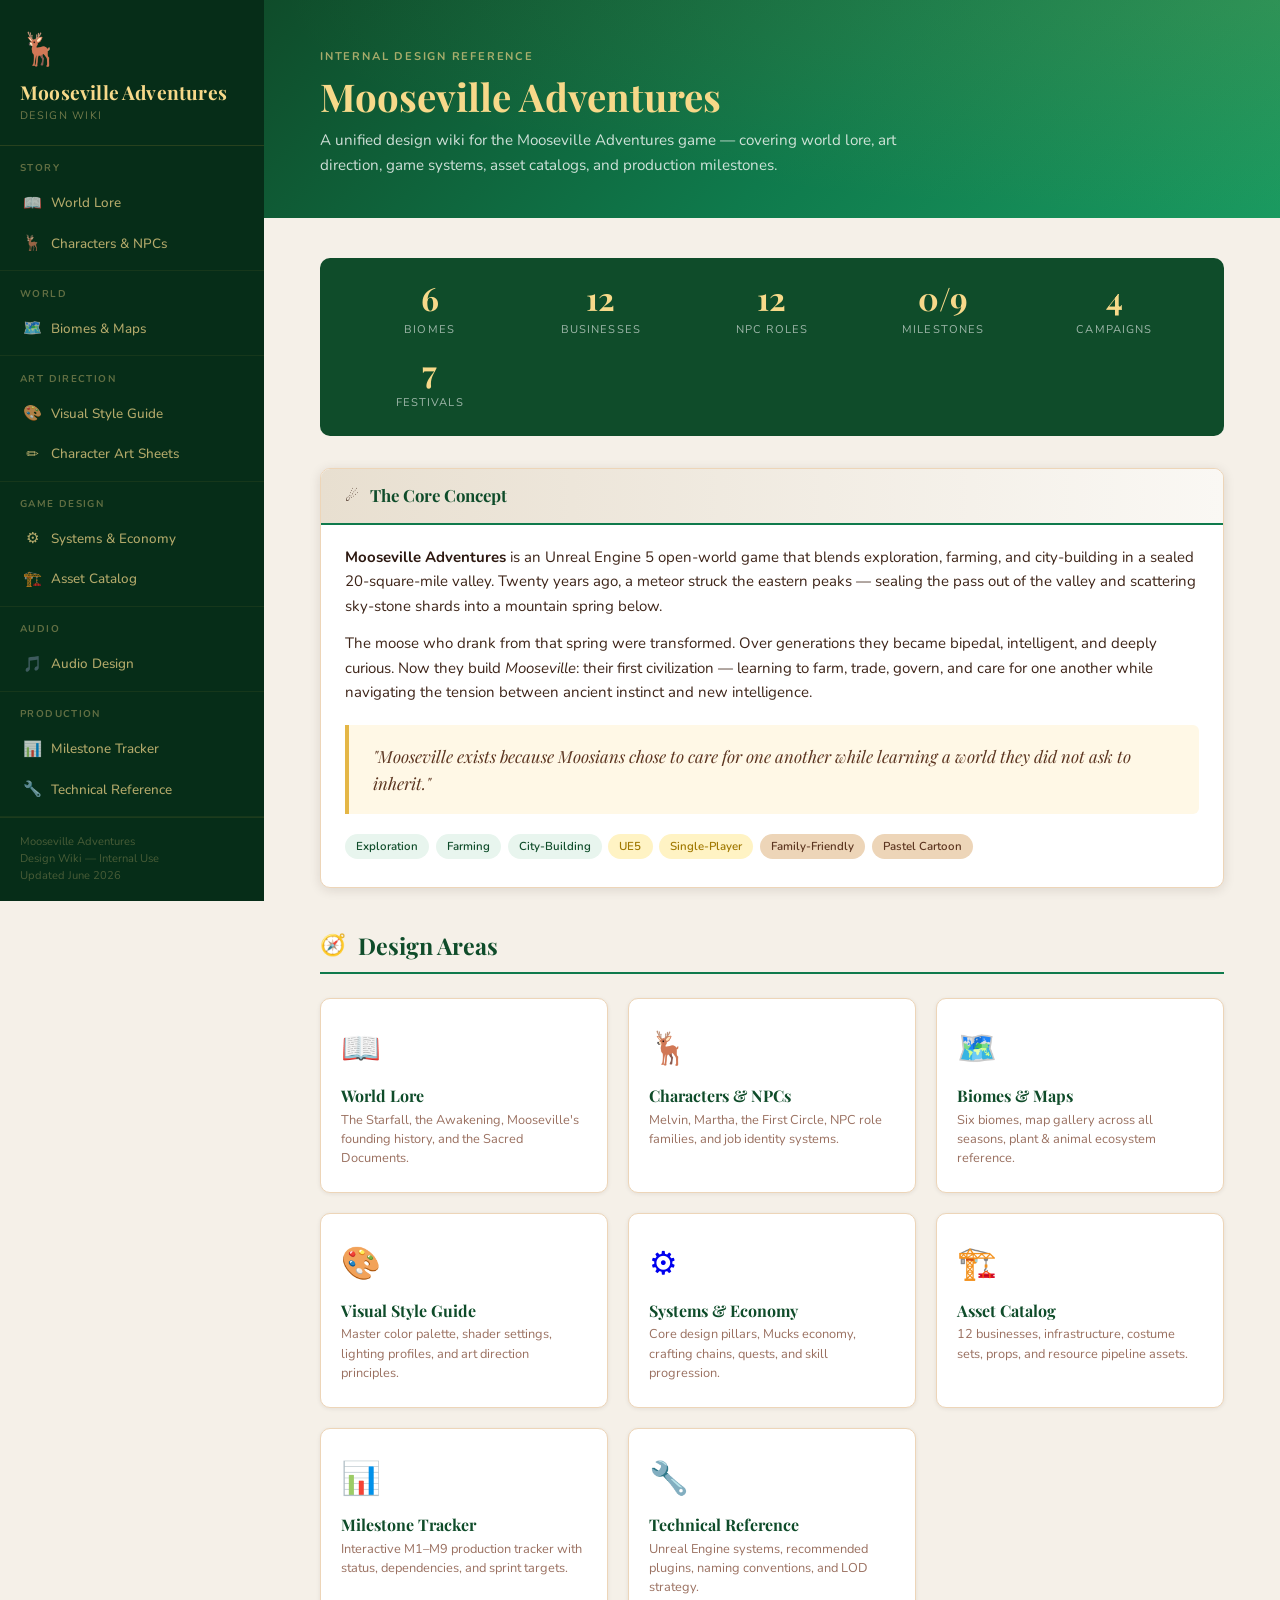
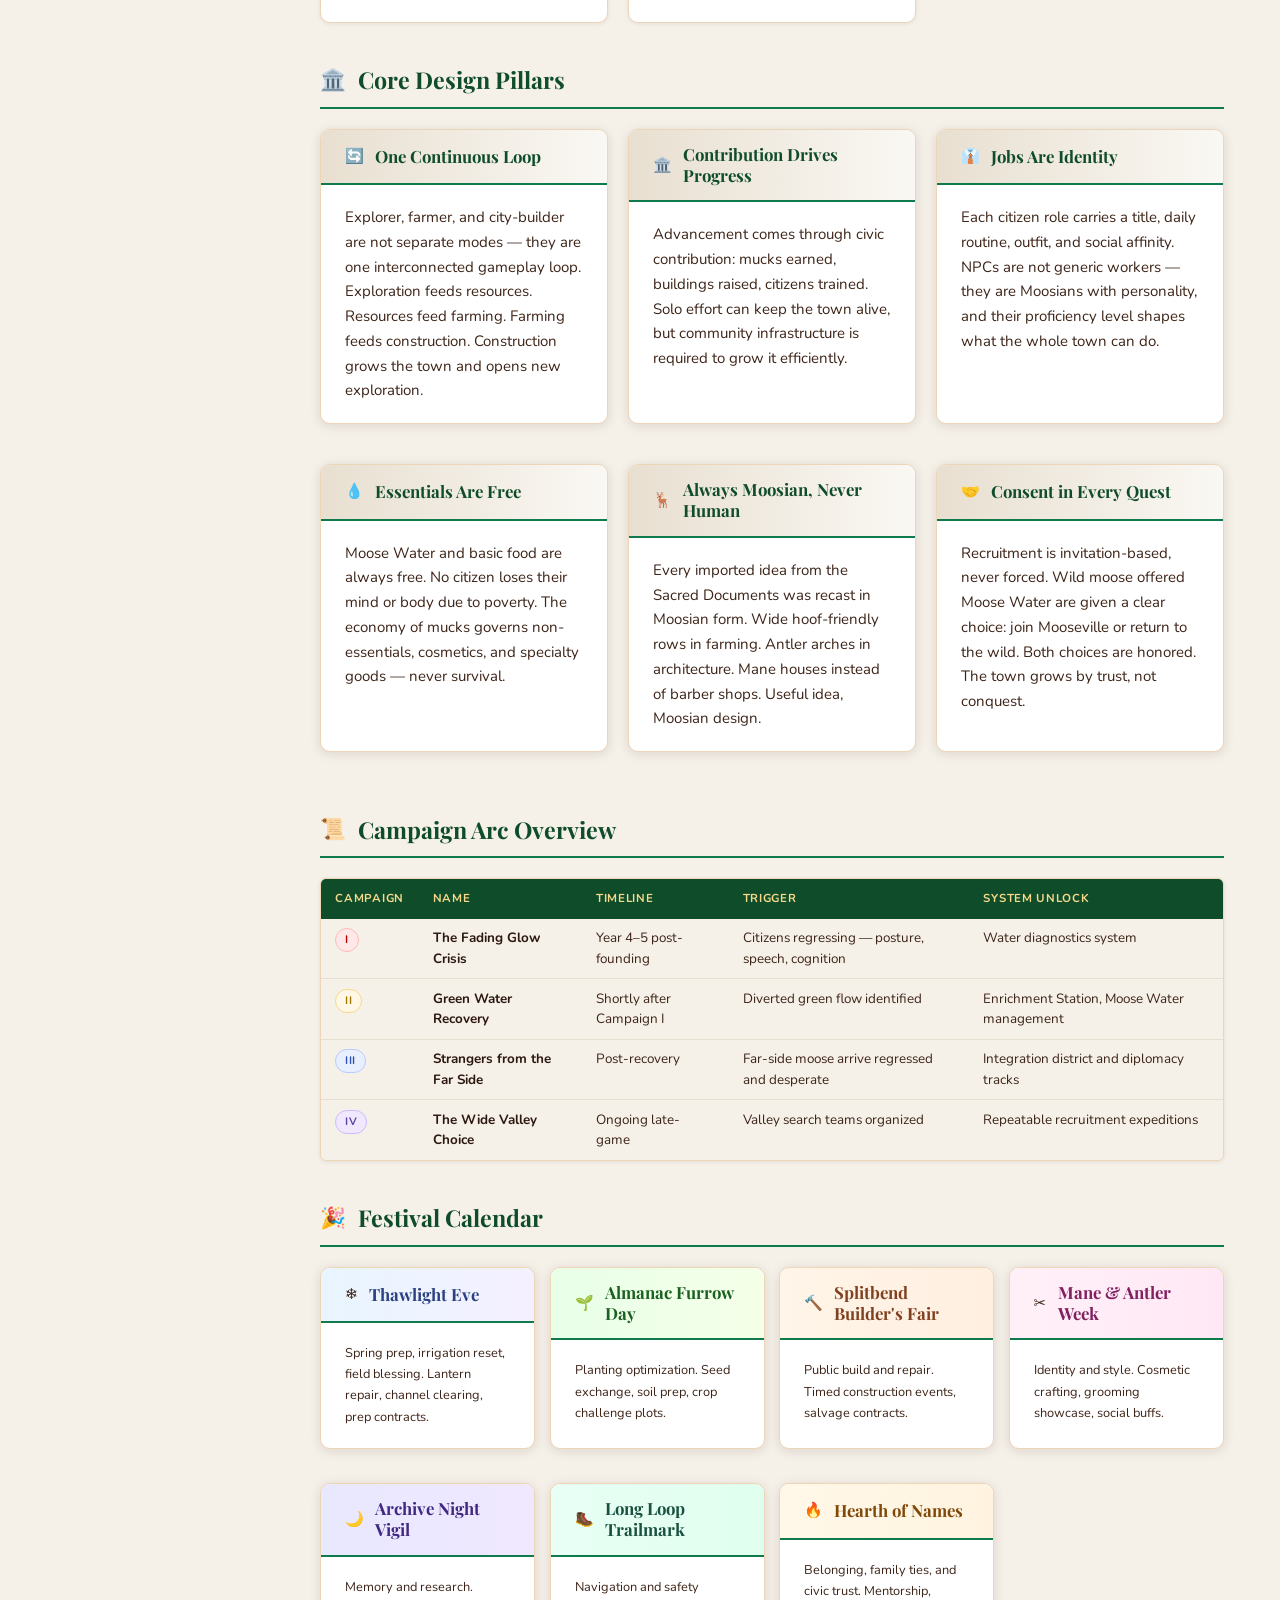
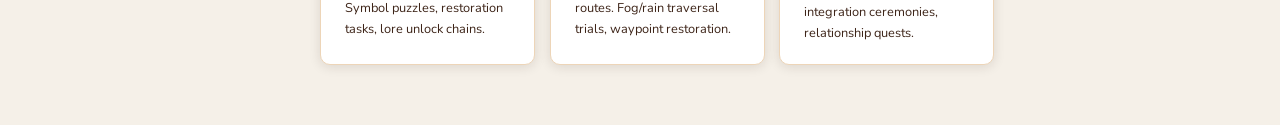
==== docs/index.html @ 783f7be5 "Initial Creation of Design" ====
<!DOCTYPE html>
<html lang="en">
<head>
<meta charset="UTF-8">
<meta name="viewport" content="width=device-width, initial-scale=1.0">
<title>Mooseville Adventures — Design Wiki</title>
<link rel="stylesheet" href="css/style.css">
</head>
<body>

<!-- ── Sidebar ── -->
<nav class="sidebar">
  <a href="index.html" class="sidebar-brand">
    <span class="brand-moose">🦌</span>
    <h1>Mooseville Adventures</h1>
    <div class="brand-sub">Design Wiki</div>
  </a>

  <div class="nav-group">
    <div class="nav-group-label">Story</div>
    <a href="lore.html" class="nav-link"><span class="nav-icon">📖</span> World Lore</a>
    <a href="characters.html" class="nav-link"><span class="nav-icon">🦌</span> Characters & NPCs</a>
  </div>

  <div class="nav-group">
    <div class="nav-group-label">World</div>
    <a href="world.html" class="nav-link"><span class="nav-icon">🗺️</span> Biomes & Maps</a>
  </div>

  <div class="nav-group">
    <div class="nav-group-label">Art Direction</div>
    <a href="art.html" class="nav-link"><span class="nav-icon">🎨</span> Visual Style Guide</a>
    <a href="character-art.html" class="nav-link"><span class="nav-icon">✏️</span> Character Art Sheets</a>
  </div>

  <div class="nav-group">
    <div class="nav-group-label">Game Design</div>
    <a href="design.html" class="nav-link"><span class="nav-icon">⚙️</span> Systems & Economy</a>
    <a href="assets.html" class="nav-link"><span class="nav-icon">🏗️</span> Asset Catalog</a>
  </div>

  <div class="nav-group">
    <div class="nav-group-label">Audio</div>
    <a href="audio.html" class="nav-link"><span class="nav-icon">🎵</span> Audio Design</a>
  </div>
  <div class="nav-group">
    <div class="nav-group-label">Production</div>
    <a href="milestones.html" class="nav-link"><span class="nav-icon">📊</span> Milestone Tracker</a>
    <a href="technical.html" class="nav-link"><span class="nav-icon">🔧</span> Technical Reference</a>
  </div>

  <div class="sidebar-footer">
    Mooseville Adventures<br>
    Design Wiki — Internal Use<br>
    Updated June 2026
  </div>
</nav>

<!-- ── Main ── -->
<main class="main">

  <div class="page-hero">
    <div class="hero-label">Internal Design Reference</div>
    <h1>Mooseville Adventures</h1>
    <p class="hero-desc">
      A unified design wiki for the Mooseville Adventures game — covering world lore,
      art direction, game systems, asset catalogs, and production milestones.
    </p>
  </div>

  <div class="content">

    <!-- Stat bar -->
    <div class="stat-bar">
      <div class="stat-item">
        <span class="stat-value">6</span>
        <span class="stat-label">Biomes</span>
      </div>
      <div class="stat-item">
        <span class="stat-value">12</span>
        <span class="stat-label">Businesses</span>
      </div>
      <div class="stat-item">
        <span class="stat-value">12</span>
        <span class="stat-label">NPC Roles</span>
      </div>
      <div class="stat-item">
        <span class="stat-value" id="ms-complete-count">0/9</span>
        <span class="stat-label">Milestones</span>
      </div>
      <div class="stat-item">
        <span class="stat-value">4</span>
        <span class="stat-label">Campaigns</span>
      </div>
      <div class="stat-item">
        <span class="stat-value">7</span>
        <span class="stat-label">Festivals</span>
      </div>
    </div>

    <!-- Concept pitch -->
    <div class="card">
      <div class="card-header">
        <span>☄️</span>
        <h3>The Core Concept</h3>
      </div>
      <div class="card-body">
        <p>
          <strong>Mooseville Adventures</strong> is an Unreal Engine 5 open-world game that blends
          exploration, farming, and city-building in a sealed 20-square-mile valley. Twenty years ago,
          a meteor struck the eastern peaks — sealing the pass out of the valley and scattering
          sky-stone shards into a mountain spring below.
        </p>
        <p>
          The moose who drank from that spring were transformed. Over generations they became
          bipedal, intelligent, and deeply curious. Now they build <em>Mooseville</em>:
          their first civilization — learning to farm, trade, govern, and care for one another
          while navigating the tension between ancient instinct and new intelligence.
        </p>
        <div class="pull-quote">
          "Mooseville exists because Moosians chose to care for one another while learning
          a world they did not ask to inherit."
        </div>
        <div class="tag-list">
          <span class="tag tag-emerald">Exploration</span>
          <span class="tag tag-emerald">Farming</span>
          <span class="tag tag-emerald">City-Building</span>
          <span class="tag tag-gold">UE5</span>
          <span class="tag tag-gold">Single-Player</span>
          <span class="tag tag-brown">Family-Friendly</span>
          <span class="tag tag-brown">Pastel Cartoon</span>
        </div>
      </div>
    </div>

    <!-- Nav cards -->
    <div class="section-header">
      <span class="section-icon">🧭</span>
      <h2>Design Areas</h2>
    </div>

    <div class="nav-cards">
      <a href="lore.html" class="nav-card">
        <span class="nav-card-icon">📖</span>
        <h3>World Lore</h3>
        <p>The Starfall, the Awakening, Mooseville's founding history, and the Sacred Documents.</p>
      </a>
      <a href="characters.html" class="nav-card">
        <span class="nav-card-icon">🦌</span>
        <h3>Characters & NPCs</h3>
        <p>Melvin, Martha, the First Circle, NPC role families, and job identity systems.</p>
      </a>
      <a href="world.html" class="nav-card">
        <span class="nav-card-icon">🗺️</span>
        <h3>Biomes & Maps</h3>
        <p>Six biomes, map gallery across all seasons, plant & animal ecosystem reference.</p>
      </a>
      <a href="art.html" class="nav-card">
        <span class="nav-card-icon">🎨</span>
        <h3>Visual Style Guide</h3>
        <p>Master color palette, shader settings, lighting profiles, and art direction principles.</p>
      </a>
      <a href="design.html" class="nav-card">
        <span class="nav-card-icon">⚙️</span>
        <h3>Systems & Economy</h3>
        <p>Core design pillars, Mucks economy, crafting chains, quests, and skill progression.</p>
      </a>
      <a href="assets.html" class="nav-card">
        <span class="nav-card-icon">🏗️</span>
        <h3>Asset Catalog</h3>
        <p>12 businesses, infrastructure, costume sets, props, and resource pipeline assets.</p>
      </a>
      <a href="milestones.html" class="nav-card">
        <span class="nav-card-icon">📊</span>
        <h3>Milestone Tracker</h3>
        <p>Interactive M1–M9 production tracker with status, dependencies, and sprint targets.</p>
      </a>
      <a href="technical.html" class="nav-card">
        <span class="nav-card-icon">🔧</span>
        <h3>Technical Reference</h3>
        <p>Unreal Engine systems, recommended plugins, naming conventions, and LOD strategy.</p>
      </a>
    </div>

    <!-- Design pillars -->
    <div class="section-header">
      <span class="section-icon">🏛️</span>
      <h2>Core Design Pillars</h2>
    </div>

    <div class="grid-3">
      <div class="card">
        <div class="card-header"><span>🔄</span><h3>One Continuous Loop</h3></div>
        <div class="card-body">
          <p>Explorer, farmer, and city-builder are not separate modes — they are one
          interconnected gameplay loop. Exploration feeds resources. Resources feed farming.
          Farming feeds construction. Construction grows the town and opens new exploration.</p>
        </div>
      </div>
      <div class="card">
        <div class="card-header"><span>🏛️</span><h3>Contribution Drives Progress</h3></div>
        <div class="card-body">
          <p>Advancement comes through civic contribution: mucks earned, buildings raised,
          citizens trained. Solo effort can keep the town alive, but community
          infrastructure is required to grow it efficiently.</p>
        </div>
      </div>
      <div class="card">
        <div class="card-header"><span>👔</span><h3>Jobs Are Identity</h3></div>
        <div class="card-body">
          <p>Each citizen role carries a title, daily routine, outfit, and social affinity.
          NPCs are not generic workers — they are Moosians with personality, and their
          proficiency level shapes what the whole town can do.</p>
        </div>
      </div>
      <div class="card">
        <div class="card-header"><span>💧</span><h3>Essentials Are Free</h3></div>
        <div class="card-body">
          <p>Moose Water and basic food are always free. No citizen loses their mind or
          body due to poverty. The economy of mucks governs non-essentials, cosmetics,
          and specialty goods — never survival.</p>
        </div>
      </div>
      <div class="card">
        <div class="card-header"><span>🦌</span><h3>Always Moosian, Never Human</h3></div>
        <div class="card-body">
          <p>Every imported idea from the Sacred Documents was recast in Moosian form.
          Wide hoof-friendly rows in farming. Antler arches in architecture. Mane houses
          instead of barber shops. Useful idea, Moosian design.</p>
        </div>
      </div>
      <div class="card">
        <div class="card-header"><span>🤝</span><h3>Consent in Every Quest</h3></div>
        <div class="card-body">
          <p>Recruitment is invitation-based, never forced. Wild moose offered Moose Water
          are given a clear choice: join Mooseville or return to the wild. Both choices
          are honored. The town grows by trust, not conquest.</p>
        </div>
      </div>
    </div>

    <!-- Campaign overview -->
    <div class="section-header">
      <span class="section-icon">📜</span>
      <h2>Campaign Arc Overview</h2>
    </div>

    <div class="table-wrap">
      <table>
        <thead>
          <tr>
            <th>Campaign</th>
            <th>Name</th>
            <th>Timeline</th>
            <th>Trigger</th>
            <th>System Unlock</th>
          </tr>
        </thead>
        <tbody>
          <tr>
            <td><span class="badge badge-tier-a">I</span></td>
            <td><strong>The Fading Glow Crisis</strong></td>
            <td>Year 4–5 post-founding</td>
            <td>Citizens regressing — posture, speech, cognition</td>
            <td>Water diagnostics system</td>
          </tr>
          <tr>
            <td><span class="badge badge-tier-b">II</span></td>
            <td><strong>Green Water Recovery</strong></td>
            <td>Shortly after Campaign I</td>
            <td>Diverted green flow identified</td>
            <td>Enrichment Station, Moose Water management</td>
          </tr>
          <tr>
            <td><span class="badge badge-tier-c">III</span></td>
            <td><strong>Strangers from the Far Side</strong></td>
            <td>Post-recovery</td>
            <td>Far-side moose arrive regressed and desperate</td>
            <td>Integration district and diplomacy tracks</td>
          </tr>
          <tr>
            <td><span class="badge badge-tier-d">IV</span></td>
            <td><strong>The Wide Valley Choice</strong></td>
            <td>Ongoing late-game</td>
            <td>Valley search teams organized</td>
            <td>Repeatable recruitment expeditions</td>
          </tr>
        </tbody>
      </table>
    </div>

    <!-- Festival calendar -->
    <div class="section-header">
      <span class="section-icon">🎉</span>
      <h2>Festival Calendar</h2>
    </div>

    <div class="grid-4" style="gap:.9rem">
      <div class="card">
        <div class="card-header" style="background:linear-gradient(to right,#E8F5FF,#F5F0FF)">
          <span>❄️</span><h3 style="color:#2A4080">Thawlight Eve</h3>
        </div>
        <div class="card-body"><p class="text-sm">Spring prep, irrigation reset, field blessing. Lantern repair, channel clearing, prep contracts.</p></div>
      </div>
      <div class="card">
        <div class="card-header" style="background:linear-gradient(to right,#E8FFE8,#F5FFE8)">
          <span>🌱</span><h3 style="color:#1A6020">Almanac Furrow Day</h3>
        </div>
        <div class="card-body"><p class="text-sm">Planting optimization. Seed exchange, soil prep, crop challenge plots.</p></div>
      </div>
      <div class="card">
        <div class="card-header" style="background:linear-gradient(to right,#FFF5E8,#FFEFE0)">
          <span>🔨</span><h3 style="color:#804020">Splitbend Builder's Fair</h3>
        </div>
        <div class="card-body"><p class="text-sm">Public build and repair. Timed construction events, salvage contracts.</p></div>
      </div>
      <div class="card">
        <div class="card-header" style="background:linear-gradient(to right,#FFF0F8,#FFE8F5)">
          <span>✂️</span><h3 style="color:#802060">Mane & Antler Week</h3>
        </div>
        <div class="card-body"><p class="text-sm">Identity and style. Cosmetic crafting, grooming showcase, social buffs.</p></div>
      </div>
      <div class="card">
        <div class="card-header" style="background:linear-gradient(to right,#E8E8FF,#F0E8FF)">
          <span>🌙</span><h3 style="color:#402880">Archive Night Vigil</h3>
        </div>
        <div class="card-body"><p class="text-sm">Memory and research. Symbol puzzles, restoration tasks, lore unlock chains.</p></div>
      </div>
      <div class="card">
        <div class="card-header" style="background:linear-gradient(to right,#E8FFF5,#E0FFEE)">
          <span>🥾</span><h3 style="color:#1A5040">Long Loop Trailmark</h3>
        </div>
        <div class="card-body"><p class="text-sm">Navigation and safety routes. Fog/rain traversal trials, waypoint restoration.</p></div>
      </div>
      <div class="card">
        <div class="card-header" style="background:linear-gradient(to right,#FFF8E8,#FFF3E0)">
          <span>🔥</span><h3 style="color:#804808">Hearth of Names</h3>
        </div>
        <div class="card-body"><p class="text-sm">Belonging, family ties, and civic trust. Mentorship, integration ceremonies, relationship quests.</p></div>
      </div>
    </div>

  </div><!-- /.content -->
</main>

<script src="js/site.js"></script>
</body>
</html>
---- docs/css/style.css ----
/* ============================================================
   MOOSEVILLE ADVENTURES — Design Wiki Stylesheet
   Palette: Emerald + Gold + Warm Brown on Cream
   ============================================================ */

@import url('https://fonts.googleapis.com/css2?family=Playfair+Display:ital,wght@0,400;0,600;0,700;1,400&family=Nunito:wght@400;500;600;700&display=swap');

/* ── Variables ─────────────────────────────────────────────── */
:root {
  --emerald-darkest: #062D18;
  --emerald-dark:    #0F4C2A;
  --emerald:         #0F7A4C;
  --emerald-mid:     #1A9A60;
  --emerald-light:   #1FBF7A;
  --emerald-pale:    #A8D88F;
  --emerald-bg:      #E8F5EE;

  --gold-dark:   #A07800;
  --gold:        #E4B646;
  --gold-light:  #F7D98A;
  --gold-pale:   #FFF8E6;
  --gold-hover:  #FFF3C4;

  --brown-darkest: #2C1508;
  --brown-dark:    #5C3520;
  --brown:         #8A5A3B;
  --brown-mid:     #B87A52;
  --brown-light:   #D4A87A;
  --brown-pale:    #EDD5B8;

  --cream-dark: #E8DFD0;
  --cream:      #F5F0E8;
  --cream-light:#FAF8F4;
  --white:      #FFFFFF;

  --text-darkest: #1A0C04;
  --text-dark:    #2C1810;
  --text-body:    #3D2418;
  --text-medium:  #6B4030;
  --text-light:   #9A7060;
  --text-muted:   #B89880;

  --sidebar-width: 264px;
  --radius-sm:  6px;
  --radius:     10px;
  --radius-lg:  16px;
  --shadow-sm:  0 1px 4px rgba(44,24,16,.08);
  --shadow:     0 2px 12px rgba(44,24,16,.12);
  --shadow-lg:  0 6px 28px rgba(44,24,16,.16);

  --transition: 0.18s ease;
}

/* ── Reset ──────────────────────────────────────────────────── */
*, *::before, *::after { box-sizing: border-box; margin: 0; padding: 0; }

html { scroll-behavior: smooth; }

body {
  font-family: 'Nunito', 'Segoe UI', system-ui, sans-serif;
  background: var(--cream);
  color: var(--text-body);
  min-height: 100vh;
  display: flex;
  font-size: 15px;
  line-height: 1.65;
}

/* ── Sidebar ─────────────────────────────────────────────────── */
.sidebar {
  width: var(--sidebar-width);
  min-height: 100vh;
  background: var(--emerald-darkest);
  position: fixed;
  left: 0; top: 0;
  overflow-y: auto;
  z-index: 200;
  display: flex;
  flex-direction: column;
  scrollbar-width: thin;
  scrollbar-color: var(--emerald-dark) transparent;
}

.sidebar-brand {
  padding: 1.5rem 1.25rem 1.25rem;
  border-bottom: 1px solid rgba(228,182,70,.15);
  text-decoration: none;
  display: block;
}

.sidebar-brand .brand-moose {
  font-size: 2rem;
  display: block;
  margin-bottom: .25rem;
}

.sidebar-brand h1 {
  font-family: 'Playfair Display', Georgia, serif;
  font-size: 1.2rem;
  font-weight: 700;
  color: var(--gold-light);
  line-height: 1.2;
  letter-spacing: .01em;
}

.sidebar-brand .brand-sub {
  font-size: .68rem;
  color: rgba(247,217,138,.45);
  text-transform: uppercase;
  letter-spacing: .12em;
  margin-top: .2rem;
  font-family: 'Nunito', sans-serif;
}

.nav-group {
  padding: .6rem 0 .4rem;
  border-bottom: 1px solid rgba(228,182,70,.07);
}

.nav-group-label {
  font-size: .62rem;
  color: rgba(247,217,138,.38);
  text-transform: uppercase;
  letter-spacing: .14em;
  padding: .3rem 1.25rem .4rem;
  font-weight: 700;
}

.nav-link {
  display: flex;
  align-items: center;
  gap: .55rem;
  padding: .48rem 1.25rem;
  color: rgba(247,217,138,.72);
  text-decoration: none;
  font-size: .84rem;
  font-weight: 500;
  transition: background var(--transition), color var(--transition), border-color var(--transition);
  border-left: 3px solid transparent;
  position: relative;
}

.nav-link:hover {
  background: rgba(228,182,70,.08);
  color: var(--gold-light);
  border-left-color: rgba(228,182,70,.3);
}

.nav-link.active {
  background: rgba(228,182,70,.14);
  color: var(--gold);
  border-left-color: var(--gold);
  font-weight: 700;
}

.nav-icon { font-size: .95rem; width: 1.2rem; text-align: center; flex-shrink: 0; }

.sidebar-footer {
  margin-top: auto;
  padding: 1rem 1.25rem;
  border-top: 1px solid rgba(228,182,70,.1);
  font-size: .7rem;
  color: rgba(247,217,138,.28);
  font-family: 'Nunito', sans-serif;
  line-height: 1.5;
}

/* ── Main layout ─────────────────────────────────────────────── */
.main {
  margin-left: var(--sidebar-width);
  flex: 1;
  min-height: 100vh;
  display: flex;
  flex-direction: column;
}

/* ── Page Hero ───────────────────────────────────────────────── */
.page-hero {
  padding: 3rem 3.5rem 2.5rem;
  background: linear-gradient(135deg, var(--emerald-dark) 0%, var(--emerald) 55%, var(--emerald-mid) 100%);
  color: #fff;
  position: relative;
  overflow: hidden;
}

.page-hero::after {
  content: '';
  position: absolute;
  inset: 0;
  background: radial-gradient(ellipse at top right, rgba(228,182,70,.12) 0%, transparent 70%);
  pointer-events: none;
}

.page-hero .hero-label {
  font-size: .7rem;
  text-transform: uppercase;
  letter-spacing: .16em;
  color: rgba(247,217,138,.65);
  margin-bottom: .5rem;
  font-weight: 700;
}

.page-hero h1 {
  font-family: 'Playfair Display', Georgia, serif;
  font-size: 2.4rem;
  font-weight: 700;
  color: var(--gold-light);
  line-height: 1.15;
  margin-bottom: .6rem;
}

.page-hero .hero-desc {
  font-size: .95rem;
  color: rgba(255,255,255,.8);
  max-width: 580px;
  line-height: 1.65;
  font-weight: 400;
}

.page-hero.hero-lore    { background: linear-gradient(135deg, #1A2C3A 0%, #1F4060 55%, #2A5F8A 100%); }
.page-hero.hero-world   { background: linear-gradient(135deg, #1A3020 0%, #2A5A35 55%, #3A7A48 100%); }
.page-hero.hero-chars   { background: linear-gradient(135deg, #3A2010 0%, #6A3820 55%, #8A5A35 100%); }
.page-hero.hero-art     { background: linear-gradient(135deg, #380830 0%, #6A1860 55%, #9A3090 100%); }
.page-hero.hero-design  { background: linear-gradient(135deg, #181840 0%, #2A2A70 55%, #3A3AA0 100%); }
.page-hero.hero-assets  { background: linear-gradient(135deg, #1A1A30 0%, #303060 55%, #484890 100%); }
.page-hero.hero-ms      { background: linear-gradient(135deg, #302010 0%, #5A3A18 55%, #8A5A28 100%); }
.page-hero.hero-tech    { background: linear-gradient(135deg, #101828 0%, #1A2A40 55%, #253852 100%); }

/* ── Content area ────────────────────────────────────────────── */
.content {
  padding: 2.5rem 3.5rem;
  flex: 1;
}

/* ── Section headers ─────────────────────────────────────────── */
.section-header {
  display: flex;
  align-items: center;
  gap: .75rem;
  margin: 2.5rem 0 1.25rem;
  padding-bottom: .6rem;
  border-bottom: 2px solid var(--emerald);
}

.section-header:first-child { margin-top: 0; }

.section-header h2 {
  font-family: 'Playfair Display', Georgia, serif;
  font-size: 1.45rem;
  color: var(--emerald-dark);
  font-weight: 700;
}

.section-icon { font-size: 1.3rem; }

.subsection-header {
  font-family: 'Playfair Display', Georgia, serif;
  font-size: 1.1rem;
  color: var(--brown-dark);
  margin: 1.75rem 0 .75rem;
  font-weight: 600;
}

/* ── Cards ───────────────────────────────────────────────────── */
.card {
  background: var(--white);
  border-radius: var(--radius);
  box-shadow: var(--shadow);
  border: 1px solid var(--brown-pale);
  margin-bottom: 1.25rem;
  overflow: hidden;
}

.card-header {
  padding: .9rem 1.5rem;
  background: linear-gradient(to right, var(--cream-dark), var(--cream-light));
  border-bottom: 2px solid var(--emerald);
  display: flex;
  align-items: center;
  gap: .7rem;
}

.card-header h3 {
  font-family: 'Playfair Display', Georgia, serif;
  font-size: 1.05rem;
  color: var(--emerald-dark);
  font-weight: 700;
}

.card-header .card-tag {
  margin-left: auto;
  font-size: .68rem;
  font-weight: 700;
  text-transform: uppercase;
  letter-spacing: .08em;
  color: var(--text-muted);
}

.card-body { padding: 1.25rem 1.5rem; }

.card-body p { margin-bottom: .75rem; }
.card-body p:last-child { margin-bottom: 0; }

/* ── Grid layouts ────────────────────────────────────────────── */
.grid-2 {
  display: grid;
  grid-template-columns: repeat(2, 1fr);
  gap: 1.25rem;
}

.grid-3 {
  display: grid;
  grid-template-columns: repeat(3, 1fr);
  gap: 1.25rem;
}

.grid-4 {
  display: grid;
  grid-template-columns: repeat(4, 1fr);
  gap: 1rem;
}

/* ── Navigation cards (home page) ────────────────────────────── */
.nav-cards {
  display: grid;
  grid-template-columns: repeat(auto-fill, minmax(220px, 1fr));
  gap: 1.25rem;
  margin: 1.5rem 0;
}

.nav-card {
  display: block;
  text-decoration: none;
  background: var(--white);
  border-radius: var(--radius);
  border: 1px solid var(--brown-pale);
  box-shadow: var(--shadow-sm);
  padding: 1.5rem 1.25rem;
  transition: box-shadow var(--transition), transform var(--transition), border-color var(--transition);
}

.nav-card:hover {
  box-shadow: var(--shadow-lg);
  transform: translateY(-2px);
  border-color: var(--emerald);
}

.nav-card .nav-card-icon {
  font-size: 2rem;
  display: block;
  margin-bottom: .6rem;
}

.nav-card h3 {
  font-family: 'Playfair Display', Georgia, serif;
  font-size: 1rem;
  color: var(--emerald-dark);
  margin-bottom: .3rem;
  font-weight: 700;
}

.nav-card p {
  font-size: .8rem;
  color: var(--text-light);
  line-height: 1.5;
}

/* ── Stat bar (home) ─────────────────────────────────────────── */
.stat-bar {
  display: grid;
  grid-template-columns: repeat(auto-fill, minmax(140px, 1fr));
  gap: 1rem;
  background: var(--emerald-dark);
  border-radius: var(--radius);
  padding: 1.5rem 2rem;
  margin-bottom: 2rem;
}

.stat-item { text-align: center; }

.stat-value {
  font-family: 'Playfair Display', Georgia, serif;
  font-size: 2rem;
  font-weight: 700;
  color: var(--gold-light);
  display: block;
  line-height: 1;
}

.stat-label {
  font-size: .7rem;
  color: rgba(255,255,255,.6);
  text-transform: uppercase;
  letter-spacing: .1em;
  margin-top: .4rem;
  display: block;
}

/* ── Tables ──────────────────────────────────────────────────── */
.table-wrap {
  overflow-x: auto;
  border-radius: var(--radius-sm);
  border: 1px solid var(--brown-pale);
  box-shadow: var(--shadow-sm);
  margin: .75rem 0;
}

table {
  width: 100%;
  border-collapse: collapse;
  font-size: .84rem;
  font-family: 'Nunito', sans-serif;
}

thead th {
  background: var(--emerald-dark);
  color: var(--gold-light);
  padding: .65rem .9rem;
  text-align: left;
  font-weight: 700;
  font-size: .72rem;
  text-transform: uppercase;
  letter-spacing: .06em;
  white-space: nowrap;
}

tbody td {
  padding: .6rem .9rem;
  border-bottom: 1px solid var(--cream-dark);
  color: var(--text-body);
  vertical-align: top;
  line-height: 1.5;
}

tbody tr:last-child td { border-bottom: none; }

tbody tr:hover td { background: var(--gold-pale); }

/* ── Badges ──────────────────────────────────────────────────── */
.badge {
  display: inline-block;
  padding: .18rem .55rem;
  border-radius: 20px;
  font-size: .68rem;
  font-weight: 700;
  font-family: 'Nunito', sans-serif;
  text-transform: uppercase;
  letter-spacing: .06em;
  white-space: nowrap;
}

.badge-tier-a { background: #FFE8E8; color: #B00; border: 1px solid #FFB8B8; }
.badge-tier-b { background: var(--gold-pale); color: var(--gold-dark); border: 1px solid var(--gold-light); }
.badge-tier-c { background: #E8F0FF; color: #3050B0; border: 1px solid #B8CAFF; }
.badge-tier-d { background: #F0E8FF; color: #6040A0; border: 1px solid #CCBBFF; }

.badge-planned     { background: #EEF2FF; color: #3848B0; border: 1px solid #C0CAFF; }
.badge-in-progress { background: #FFFAEC; color: #8A6000; border: 1px solid var(--gold-light); }
.badge-review      { background: #FFF0E0; color: #A04000; border: 1px solid #FFCC99; }
.badge-blocked     { background: #FFE8E8; color: #B00; border: 1px solid #FFB8B8; }
.badge-complete    { background: #E6FFF0; color: #1A7A3A; border: 1px solid #99EEC4; }

.badge-risk-low  { background: #E6FFF0; color: #1A7A3A; }
.badge-risk-med  { background: #FFFAEC; color: #8A6000; }
.badge-risk-high { background: #FFE8E8; color: #B00; }

/* ── Color Palette ───────────────────────────────────────────── */
.palette-grid {
  display: grid;
  grid-template-columns: repeat(auto-fill, minmax(110px, 1fr));
  gap: .8rem;
  margin: .75rem 0;
}

.swatch {
  border-radius: var(--radius-sm);
  overflow: hidden;
  box-shadow: var(--shadow-sm);
  border: 1px solid var(--brown-pale);
}

.swatch-color { height: 56px; }

.swatch-info {
  padding: .45rem .6rem;
  background: white;
}

.swatch-name {
  display: block;
  font-size: .68rem;
  font-weight: 700;
  color: var(--text-dark);
  line-height: 1.3;
}

.swatch-hex {
  display: block;
  font-size: .63rem;
  color: var(--text-light);
  font-family: 'Courier New', monospace;
  margin-top: .1rem;
}

/* ── Pull quote ──────────────────────────────────────────────── */
.pull-quote {
  border-left: 4px solid var(--gold);
  background: var(--gold-pale);
  padding: 1.1rem 1.5rem;
  border-radius: 0 var(--radius-sm) var(--radius-sm) 0;
  margin: 1.25rem 0;
  font-family: 'Playfair Display', Georgia, serif;
  font-style: italic;
  font-size: 1.05rem;
  color: var(--brown-dark);
  line-height: 1.6;
}

/* ── Info box ────────────────────────────────────────────────── */
.info-box {
  background: var(--emerald-bg);
  border: 1px solid var(--emerald-pale);
  border-left: 4px solid var(--emerald);
  border-radius: var(--radius-sm);
  padding: .9rem 1.25rem;
  margin: 1rem 0;
  font-size: .875rem;
  color: var(--emerald-dark);
}

.info-box strong { color: var(--emerald-dark); font-weight: 700; }

.warn-box {
  background: var(--gold-hover);
  border: 1px solid var(--gold-light);
  border-left: 4px solid var(--gold);
  border-radius: var(--radius-sm);
  padding: .9rem 1.25rem;
  margin: 1rem 0;
  font-size: .875rem;
  color: var(--brown-dark);
}

/* ── Image gallery ───────────────────────────────────────────── */
.image-grid {
  display: grid;
  grid-template-columns: repeat(auto-fill, minmax(200px, 1fr));
  gap: 1rem;
  margin: 1rem 0;
}

.image-card {
  border-radius: var(--radius-sm);
  overflow: hidden;
  border: 1px solid var(--brown-pale);
  box-shadow: var(--shadow-sm);
  background: var(--white);
  transition: box-shadow var(--transition), transform var(--transition);
}

.image-card:hover {
  box-shadow: var(--shadow);
  transform: translateY(-2px);
}

.image-card img {
  width: 100%;
  height: 140px;
  object-fit: cover;
  display: block;
}

.image-card .image-caption {
  padding: .5rem .75rem;
  font-size: .75rem;
  color: var(--text-medium);
  font-weight: 600;
  line-height: 1.4;
}

/* ── Character cards ─────────────────────────────────────────── */
.char-card {
  background: var(--white);
  border: 1px solid var(--brown-pale);
  border-radius: var(--radius);
  box-shadow: var(--shadow);
  overflow: hidden;
  display: flex;
  flex-direction: column;
}

.char-card-img {
  width: 100%;
  height: 200px;
  object-fit: cover;
  object-position: center top;
}

.char-card-img-placeholder {
  width: 100%;
  height: 200px;
  background: linear-gradient(135deg, var(--emerald-dark), var(--emerald));
  display: flex;
  align-items: center;
  justify-content: center;
  font-size: 4rem;
}

.char-card-body { padding: 1.25rem; flex: 1; }

.char-card-name {
  font-family: 'Playfair Display', Georgia, serif;
  font-size: 1.2rem;
  color: var(--emerald-dark);
  margin-bottom: .15rem;
  font-weight: 700;
}

.char-card-role {
  font-size: .75rem;
  color: var(--gold-dark);
  text-transform: uppercase;
  letter-spacing: .08em;
  font-weight: 700;
  margin-bottom: .75rem;
}

.char-card-body p { font-size: .875rem; color: var(--text-medium); line-height: 1.6; }

/* ── Biome cards ─────────────────────────────────────────────── */
.biome-card {
  background: var(--white);
  border: 1px solid var(--brown-pale);
  border-radius: var(--radius);
  box-shadow: var(--shadow-sm);
  overflow: hidden;
}

.biome-header {
  padding: 1rem 1.25rem;
  color: white;
  display: flex;
  align-items: center;
  gap: .75rem;
}

.biome-icon { font-size: 1.5rem; }

.biome-header h3 {
  font-family: 'Playfair Display', Georgia, serif;
  font-size: 1.05rem;
  font-weight: 700;
}

.biome-header .biome-purpose {
  font-size: .72rem;
  opacity: .85;
  margin-top: .15rem;
}

.biome-body { padding: 1rem 1.25rem; }

.biome-tags { display: flex; flex-wrap: wrap; gap: .4rem; margin-bottom: .75rem; }

.biome-tag {
  background: var(--cream-dark);
  color: var(--text-medium);
  border-radius: 20px;
  padding: .2rem .6rem;
  font-size: .68rem;
  font-weight: 600;
}

.biome-section-title {
  font-size: .7rem;
  text-transform: uppercase;
  letter-spacing: .1em;
  color: var(--text-muted);
  font-weight: 700;
  margin: .75rem 0 .3rem;
}

.biome-list {
  list-style: none;
  font-size: .8rem;
  color: var(--text-medium);
  line-height: 1.7;
}

.biome-list li::before { content: '• '; color: var(--emerald); }

/* ── Milestone tracker ───────────────────────────────────────── */
.ms-grid {
  display: grid;
  grid-template-columns: repeat(auto-fill, minmax(280px, 1fr));
  gap: 1.25rem;
}

.ms-card {
  background: var(--white);
  border-radius: var(--radius);
  border: 2px solid var(--brown-pale);
  box-shadow: var(--shadow-sm);
  overflow: hidden;
  transition: border-color var(--transition), box-shadow var(--transition);
}

.ms-card.status-planned     { border-top: 4px solid #4868E0; }
.ms-card.status-in-progress { border-top: 4px solid var(--gold); }
.ms-card.status-blocked     { border-top: 4px solid #C00; }
.ms-card.status-complete    { border-top: 4px solid #1A8A3A; }

.ms-card-head {
  padding: 1rem 1.25rem .75rem;
  display: flex;
  align-items: flex-start;
  justify-content: space-between;
  gap: .5rem;
}

.ms-id {
  font-size: .68rem;
  font-weight: 800;
  color: var(--gold-dark);
  text-transform: uppercase;
  letter-spacing: .1em;
  background: var(--gold-pale);
  padding: .2rem .5rem;
  border-radius: 4px;
  flex-shrink: 0;
}

.ms-name {
  font-family: 'Playfair Display', Georgia, serif;
  font-size: 1rem;
  font-weight: 700;
  color: var(--emerald-dark);
  line-height: 1.25;
  flex: 1;
  margin: 0 .5rem;
}

.ms-body { padding: 0 1.25rem 1.25rem; }

.ms-unlock {
  font-size: .8rem;
  color: var(--text-medium);
  margin-bottom: .75rem;
  line-height: 1.5;
}

.ms-meta {
  display: grid;
  grid-template-columns: 1fr 1fr;
  gap: .4rem;
  font-size: .75rem;
}

.ms-meta-item { }
.ms-meta-label {
  font-size: .63rem;
  text-transform: uppercase;
  letter-spacing: .08em;
  color: var(--text-muted);
  font-weight: 700;
  display: block;
}
.ms-meta-value {
  color: var(--text-body);
  font-weight: 600;
}

.ms-deps {
  margin-top: .75rem;
  padding-top: .75rem;
  border-top: 1px solid var(--cream-dark);
  font-size: .75rem;
  color: var(--text-light);
}

.ms-deps strong { color: var(--text-medium); }

.ms-status-btn {
  display: block;
  width: 100%;
  text-align: left;
  cursor: pointer;
  border: none;
  background: none;
  padding: 0;
}

/* Status select */
.status-select {
  font-family: 'Nunito', sans-serif;
  font-size: .75rem;
  font-weight: 700;
  border: none;
  border-radius: 4px;
  padding: .25rem .5rem;
  cursor: pointer;
  appearance: none;
  -webkit-appearance: none;
  background-image: url("data:image/svg+xml,%3Csvg xmlns='http://www.w3.org/2000/svg' width='10' height='6'%3E%3Cpath d='M0 0l5 6 5-6z' fill='%23888'/%3E%3C/svg%3E");
  background-repeat: no-repeat;
  background-position: right .4rem center;
  background-size: 8px;
  padding-right: 1.4rem;
}

/* ── Progress bar ────────────────────────────────────────────── */
.progress-wrap { margin: 1.5rem 0; }

.progress-label {
  display: flex;
  justify-content: space-between;
  font-size: .8rem;
  margin-bottom: .4rem;
  color: var(--text-medium);
  font-weight: 600;
}

.progress-bar {
  height: 12px;
  background: var(--cream-dark);
  border-radius: 6px;
  overflow: hidden;
}

.progress-fill {
  height: 100%;
  background: linear-gradient(to right, var(--emerald), var(--emerald-light));
  border-radius: 6px;
  transition: width .6s ease;
}

/* ── Typography helpers ──────────────────────────────────────── */
h1, h2, h3, h4, h5 { line-height: 1.25; }

.serif { font-family: 'Playfair Display', Georgia, serif; }

p { margin-bottom: .75rem; }
p:last-child { margin-bottom: 0; }

ul.styled-list, ol.styled-list {
  padding-left: 1.4rem;
  margin: .5rem 0 .75rem;
  font-size: .875rem;
  line-height: 1.75;
  color: var(--text-medium);
}

.two-col-list {
  columns: 2;
  column-gap: 2rem;
}

strong { color: var(--text-dark); }

.text-emerald { color: var(--emerald); }
.text-gold    { color: var(--gold-dark); }
.text-brown   { color: var(--brown-dark); }
.text-muted   { color: var(--text-muted); }
.text-sm      { font-size: .8rem; }
.text-xs      { font-size: .72rem; }

/* ── Divider ─────────────────────────────────────────────────── */
.divider {
  border: none;
  border-top: 1px solid var(--cream-dark);
  margin: 2rem 0;
}

/* ── Tag list ────────────────────────────────────────────────── */
.tag-list { display: flex; flex-wrap: wrap; gap: .4rem; margin: .5rem 0; }

.tag {
  background: var(--cream-dark);
  color: var(--text-medium);
  border-radius: 20px;
  padding: .2rem .7rem;
  font-size: .72rem;
  font-weight: 600;
}

.tag-emerald { background: var(--emerald-bg); color: var(--emerald-dark); }
.tag-gold    { background: var(--gold-hover); color: var(--gold-dark); }
.tag-brown   { background: var(--brown-pale); color: var(--brown-dark); }

/* ── Code block ──────────────────────────────────────────────── */
pre, code {
  font-family: 'Courier New', Consolas, monospace;
  font-size: .82rem;
}

pre {
  background: var(--emerald-darkest);
  color: var(--gold-light);
  border-radius: var(--radius-sm);
  padding: 1rem 1.25rem;
  overflow-x: auto;
  margin: .75rem 0;
  line-height: 1.6;
}

code {
  background: var(--cream-dark);
  color: var(--brown-dark);
  padding: .1rem .35rem;
  border-radius: 3px;
  font-size: .82em;
}

pre code {
  background: none;
  color: inherit;
  padding: 0;
}

/* ── Responsive ──────────────────────────────────────────────── */
@media (max-width: 1024px) {
  .grid-3 { grid-template-columns: repeat(2, 1fr); }
  .grid-4 { grid-template-columns: repeat(2, 1fr); }
  .content { padding: 2rem 2rem; }
  .page-hero { padding: 2.5rem 2rem; }
}

@media (max-width: 768px) {
  .sidebar { transform: translateX(calc(-1 * var(--sidebar-width))); transition: transform .25s ease; }
  .sidebar.open { transform: translateX(0); }
  .main { margin-left: 0; }
  .grid-2, .grid-3, .grid-4 { grid-template-columns: 1fr; }
  .page-hero h1 { font-size: 1.8rem; }
  .two-col-list { columns: 1; }
}

/* ── Print ───────────────────────────────────────────────────── */
@media print {
  .sidebar { display: none; }
  .main { margin-left: 0; }
  .page-hero { -webkit-print-color-adjust: exact; print-color-adjust: exact; }
  .card { box-shadow: none; border: 1px solid #ccc; }
}
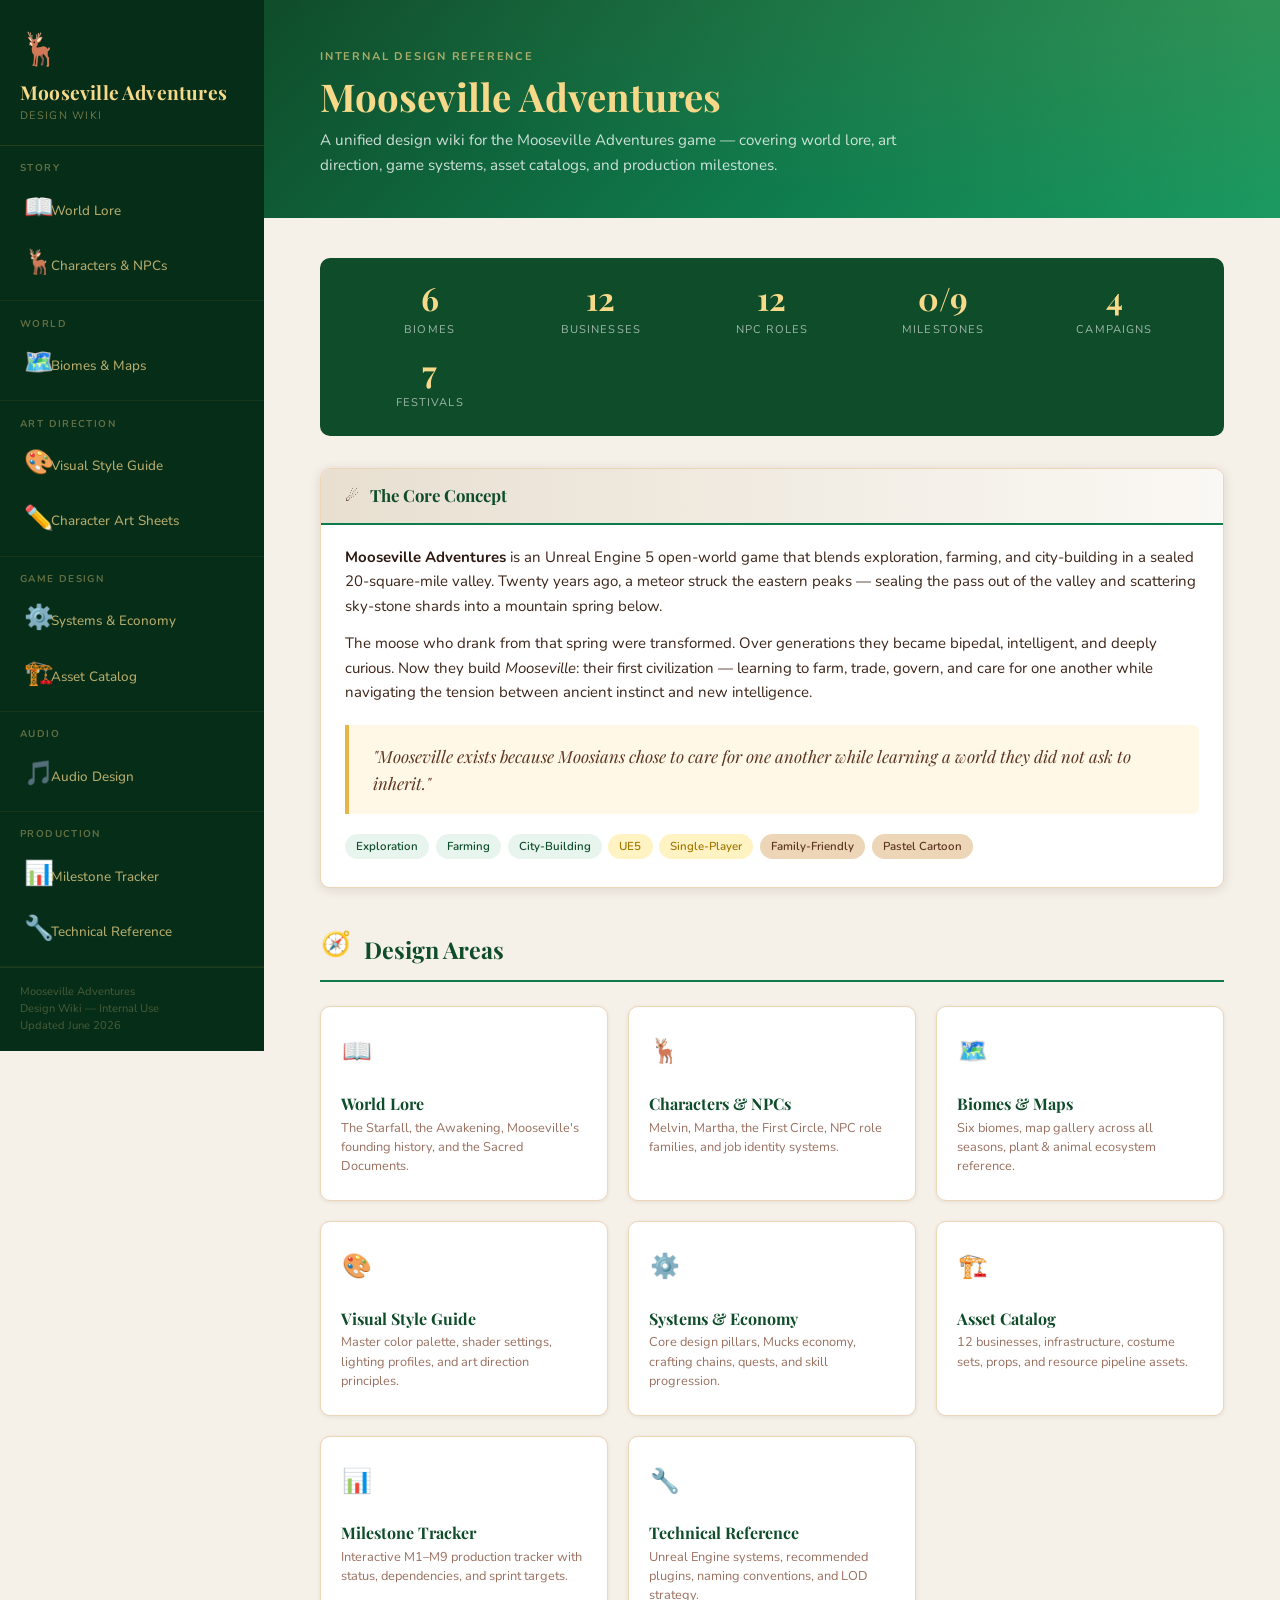
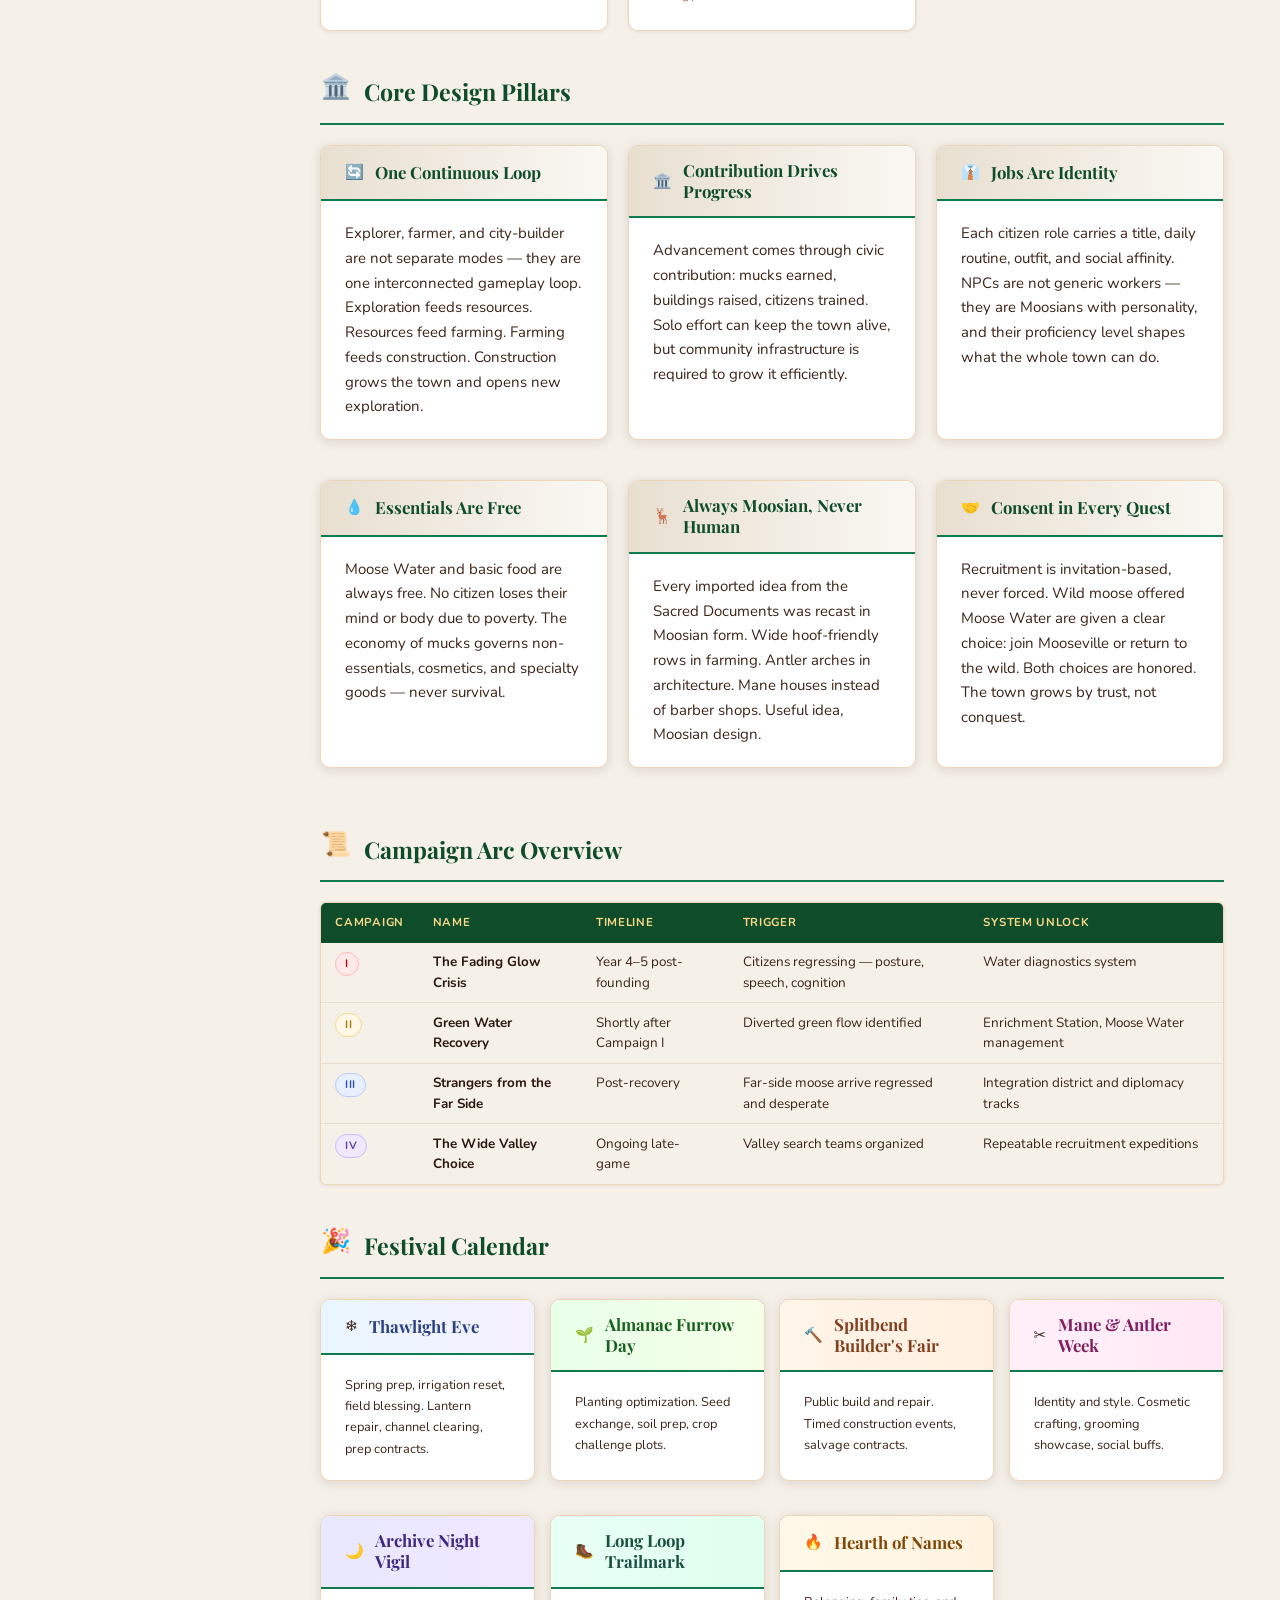
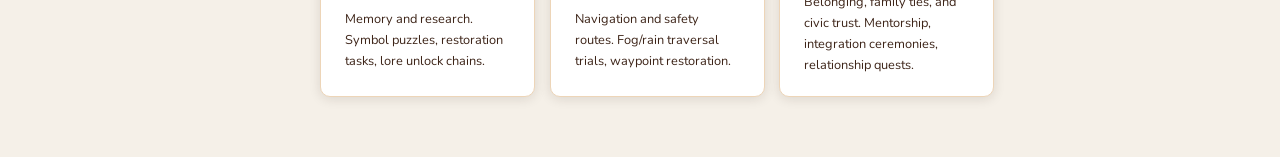
==== commit 8f3c3b61: "Updated Design" ====
--- a/docs/index.html
+++ b/docs/index.html
@@ -18,35 +18,35 @@
 
   <div class="nav-group">
     <div class="nav-group-label">Story</div>
-    <a href="lore.html" class="nav-link"><span class="nav-icon">📖</span> World Lore</a>
-    <a href="characters.html" class="nav-link"><span class="nav-icon">🦌</span> Characters & NPCs</a>
+    <a href="lore.html" class="nav-link"><span class="nav-icon"><img src="img/book.svg" alt="Open Book"></span> World Lore</a>
+    <a href="characters.html" class="nav-link"><span class="nav-icon"><img src="img/moose.svg" alt="Moose"></span> Characters & NPCs</a>
   </div>
 
   <div class="nav-group">
     <div class="nav-group-label">World</div>
-    <a href="world.html" class="nav-link"><span class="nav-icon">🗺️</span> Biomes & Maps</a>
+    <a href="world.html" class="nav-link"><span class="nav-icon"><img src="img/map.svg" alt="Map"></span> Biomes & Maps</a>
   </div>
 
   <div class="nav-group">
     <div class="nav-group-label">Art Direction</div>
-    <a href="art.html" class="nav-link"><span class="nav-icon">🎨</span> Visual Style Guide</a>
-    <a href="character-art.html" class="nav-link"><span class="nav-icon">✏️</span> Character Art Sheets</a>
+    <a href="art.html" class="nav-link"><span class="nav-icon"><img src="img/palette.svg" alt="Palette"></span> Visual Style Guide</a>
+    <a href="character-art.html" class="nav-link"><span class="nav-icon"><img src="img/pencil.svg" alt="Pencil"></span> Character Art Sheets</a>
   </div>
 
   <div class="nav-group">
     <div class="nav-group-label">Game Design</div>
-    <a href="design.html" class="nav-link"><span class="nav-icon">⚙️</span> Systems & Economy</a>
-    <a href="assets.html" class="nav-link"><span class="nav-icon">🏗️</span> Asset Catalog</a>
+    <a href="design.html" class="nav-link"><span class="nav-icon"><img src="img/gear.svg" alt="Gear"></span> Systems & Economy</a>
+    <a href="assets.html" class="nav-link"><span class="nav-icon"><img src="img/construction.svg" alt="Construction"></span> Asset Catalog</a>
   </div>
 
   <div class="nav-group">
     <div class="nav-group-label">Audio</div>
-    <a href="audio.html" class="nav-link"><span class="nav-icon">🎵</span> Audio Design</a>
+    <a href="audio.html" class="nav-link"><span class="nav-icon"><img src="img/music.svg" alt="Music"></span> Audio Design</a>
   </div>
   <div class="nav-group">
     <div class="nav-group-label">Production</div>
-    <a href="milestones.html" class="nav-link"><span class="nav-icon">📊</span> Milestone Tracker</a>
-    <a href="technical.html" class="nav-link"><span class="nav-icon">🔧</span> Technical Reference</a>
+    <a href="milestones.html" class="nav-link"><span class="nav-icon"><img src="img/chart.svg" alt="Chart"></span> Milestone Tracker</a>
+    <a href="technical.html" class="nav-link"><span class="nav-icon"><img src="img/wrench.svg" alt="Wrench"></span> Technical Reference</a>
   </div>
 
   <div class="sidebar-footer">
@@ -135,48 +135,48 @@
 
     <!-- Nav cards -->
     <div class="section-header">
-      <span class="section-icon">🧭</span>
+      <span class="section-icon"><img src="img/compass.svg" alt="Compass"></span>
       <h2>Design Areas</h2>
     </div>
 
     <div class="nav-cards">
       <a href="lore.html" class="nav-card">
-        <span class="nav-card-icon">📖</span>
+        <span class="nav-card-icon"><img src="img/book.svg" alt="Open Book"></span>
         <h3>World Lore</h3>
         <p>The Starfall, the Awakening, Mooseville's founding history, and the Sacred Documents.</p>
       </a>
       <a href="characters.html" class="nav-card">
-        <span class="nav-card-icon">🦌</span>
+        <span class="nav-card-icon"><img src="img/moose.svg" alt="Moose"></span>
         <h3>Characters & NPCs</h3>
         <p>Melvin, Martha, the First Circle, NPC role families, and job identity systems.</p>
       </a>
       <a href="world.html" class="nav-card">
-        <span class="nav-card-icon">🗺️</span>
+        <span class="nav-card-icon"><img src="img/map.svg" alt="Map"></span>
         <h3>Biomes & Maps</h3>
         <p>Six biomes, map gallery across all seasons, plant & animal ecosystem reference.</p>
       </a>
       <a href="art.html" class="nav-card">
-        <span class="nav-card-icon">🎨</span>
+        <span class="nav-card-icon"><img src="img/palette.svg" alt="Palette"></span>
         <h3>Visual Style Guide</h3>
         <p>Master color palette, shader settings, lighting profiles, and art direction principles.</p>
       </a>
       <a href="design.html" class="nav-card">
-        <span class="nav-card-icon">⚙️</span>
+        <span class="nav-card-icon"><img src="img/gear.svg" alt="Gear"></span>
         <h3>Systems & Economy</h3>
         <p>Core design pillars, Mucks economy, crafting chains, quests, and skill progression.</p>
       </a>
       <a href="assets.html" class="nav-card">
-        <span class="nav-card-icon">🏗️</span>
+        <span class="nav-card-icon"><img src="img/construction.svg" alt="Construction"></span>
         <h3>Asset Catalog</h3>
         <p>12 businesses, infrastructure, costume sets, props, and resource pipeline assets.</p>
       </a>
       <a href="milestones.html" class="nav-card">
-        <span class="nav-card-icon">📊</span>
+        <span class="nav-card-icon"><img src="img/chart.svg" alt="Chart"></span>
         <h3>Milestone Tracker</h3>
         <p>Interactive M1–M9 production tracker with status, dependencies, and sprint targets.</p>
       </a>
       <a href="technical.html" class="nav-card">
-        <span class="nav-card-icon">🔧</span>
+        <span class="nav-card-icon"><img src="img/wrench.svg" alt="Wrench"></span>
         <h3>Technical Reference</h3>
         <p>Unreal Engine systems, recommended plugins, naming conventions, and LOD strategy.</p>
       </a>
@@ -184,7 +184,7 @@
 
     <!-- Design pillars -->
     <div class="section-header">
-      <span class="section-icon">🏛️</span>
+      <span class="section-icon"><img src="img/civic-building.svg" alt="Civic Building"></span>
       <h2>Core Design Pillars</h2>
     </div>
 
@@ -241,7 +241,7 @@
 
     <!-- Campaign overview -->
     <div class="section-header">
-      <span class="section-icon">📜</span>
+      <span class="section-icon"><img src="img/scroll.svg" alt="Scroll"></span>
       <h2>Campaign Arc Overview</h2>
     </div>
 
@@ -291,7 +291,7 @@
 
     <!-- Festival calendar -->
     <div class="section-header">
-      <span class="section-icon">🎉</span>
+      <span class="section-icon"><img src="img/celebration.svg" alt="Celebration"></span>
       <h2>Festival Calendar</h2>
     </div>
 
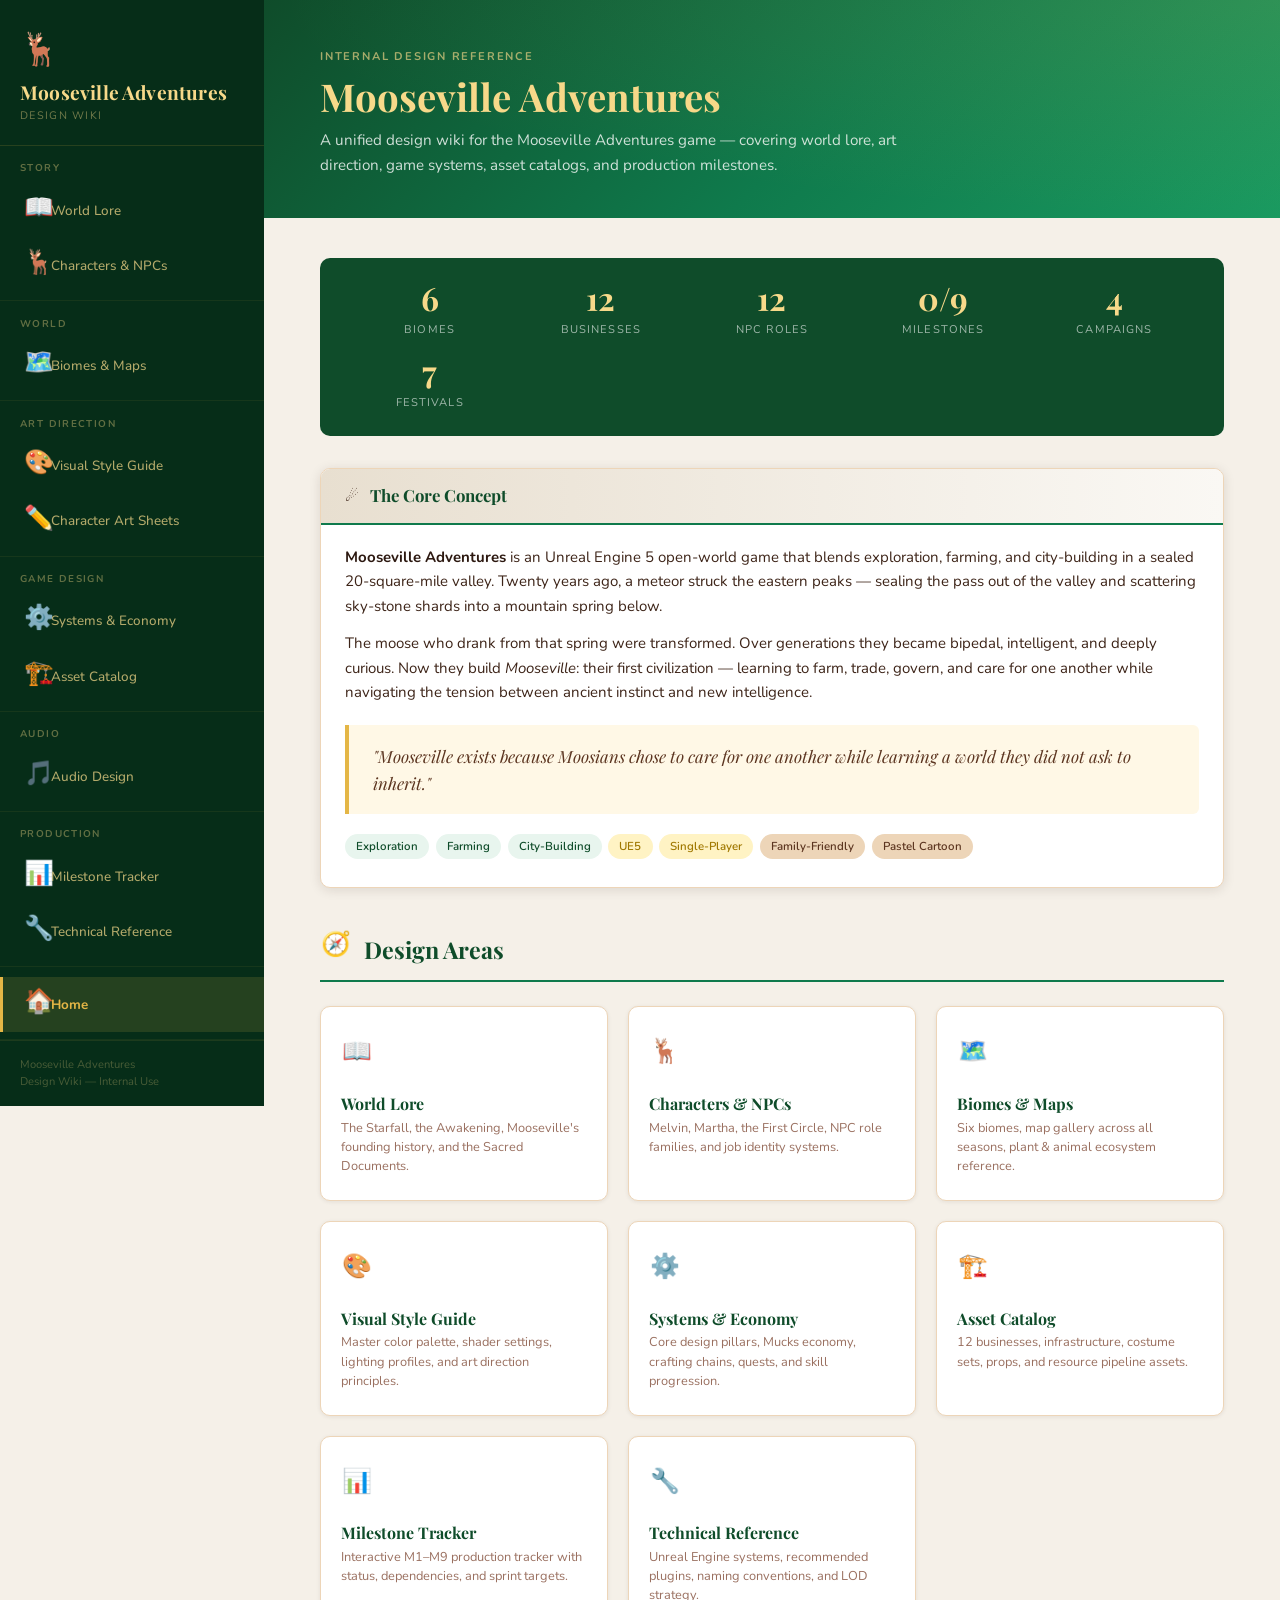
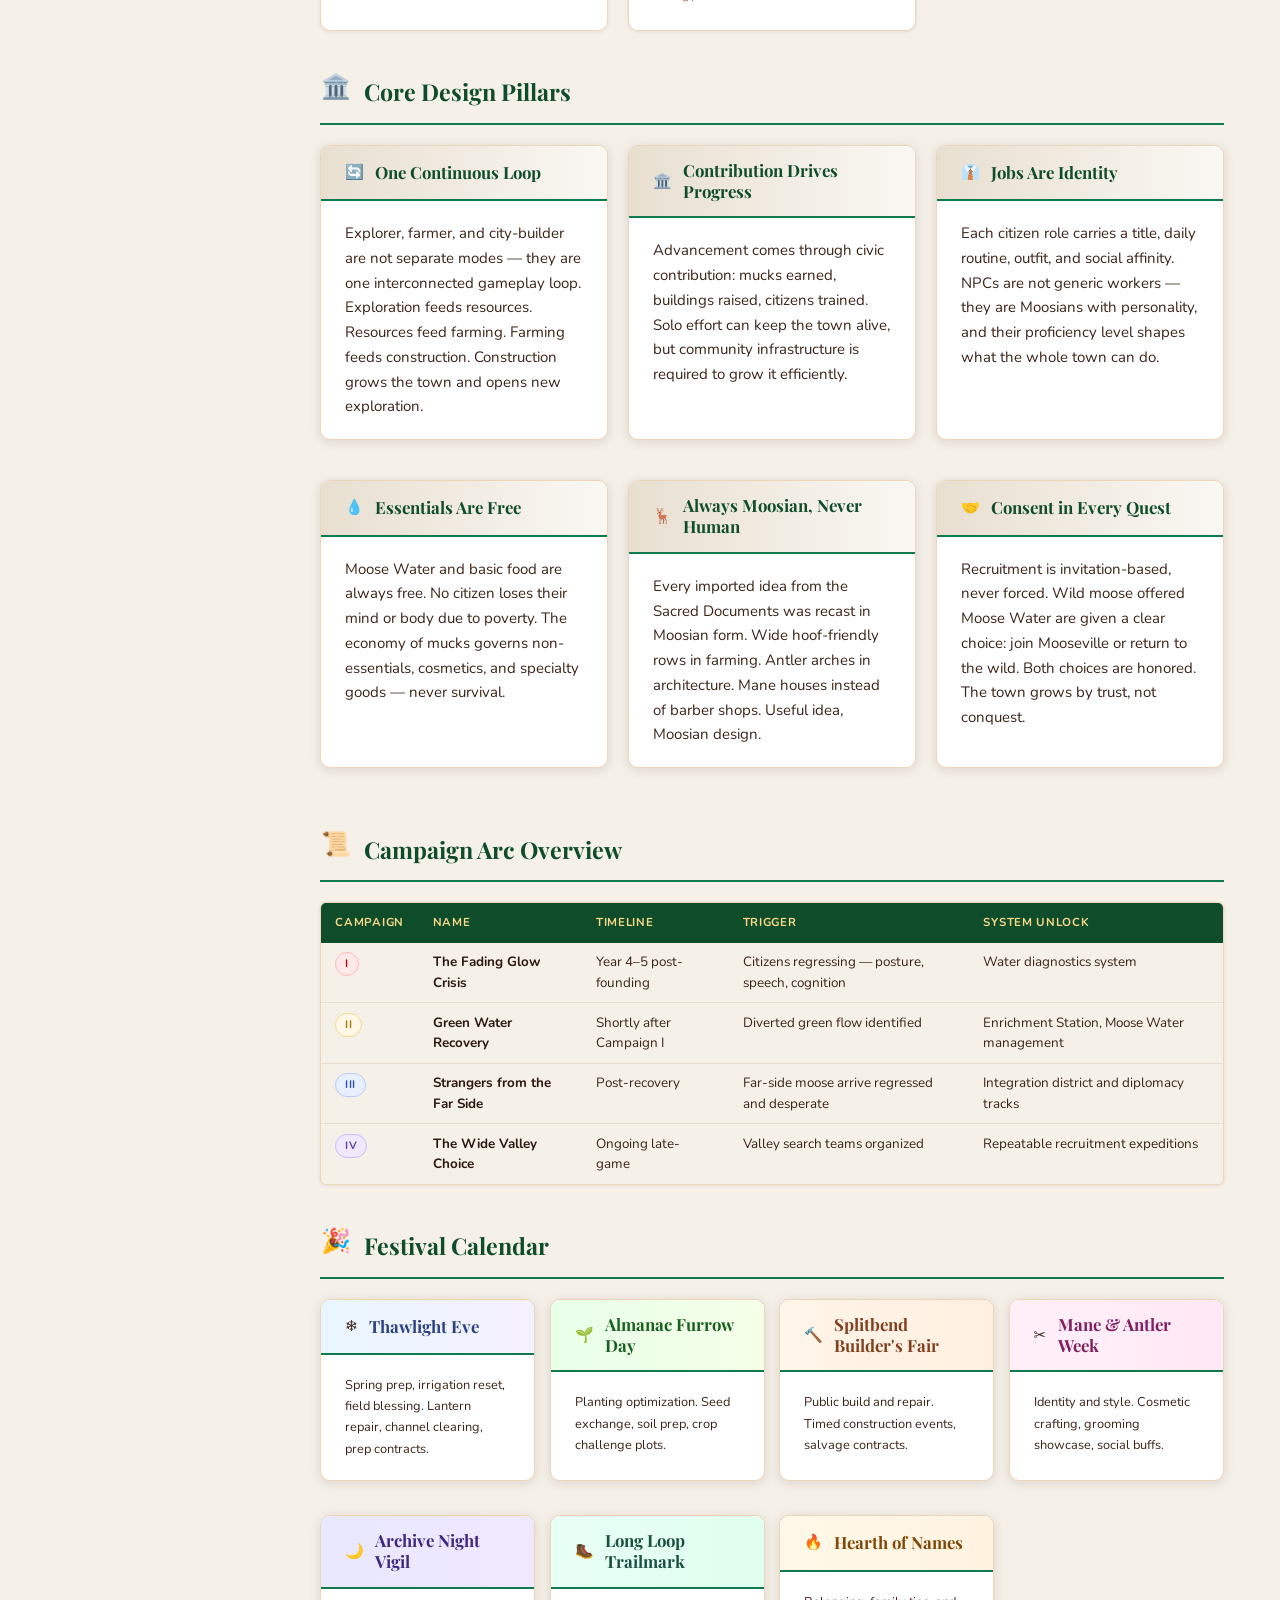
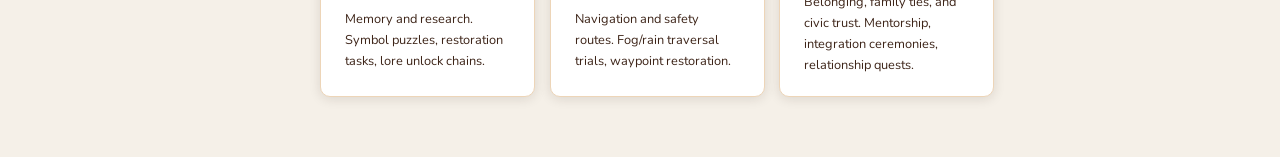
==== commit 2a7a8635: "Externalized css and js and nav" ====
--- a/docs/index.html
+++ b/docs/index.html
@@ -8,53 +8,8 @@
 </head>
 <body>
 
-<!-- ── Sidebar ── -->
-<nav class="sidebar">
-  <a href="index.html" class="sidebar-brand">
-    <span class="brand-moose">🦌</span>
-    <h1>Mooseville Adventures</h1>
-    <div class="brand-sub">Design Wiki</div>
-  </a>
-
-  <div class="nav-group">
-    <div class="nav-group-label">Story</div>
-    <a href="lore.html" class="nav-link"><span class="nav-icon"><img src="img/book.svg" alt="Open Book"></span> World Lore</a>
-    <a href="characters.html" class="nav-link"><span class="nav-icon"><img src="img/moose.svg" alt="Moose"></span> Characters & NPCs</a>
-  </div>
-
-  <div class="nav-group">
-    <div class="nav-group-label">World</div>
-    <a href="world.html" class="nav-link"><span class="nav-icon"><img src="img/map.svg" alt="Map"></span> Biomes & Maps</a>
-  </div>
-
-  <div class="nav-group">
-    <div class="nav-group-label">Art Direction</div>
-    <a href="art.html" class="nav-link"><span class="nav-icon"><img src="img/palette.svg" alt="Palette"></span> Visual Style Guide</a>
-    <a href="character-art.html" class="nav-link"><span class="nav-icon"><img src="img/pencil.svg" alt="Pencil"></span> Character Art Sheets</a>
-  </div>
-
-  <div class="nav-group">
-    <div class="nav-group-label">Game Design</div>
-    <a href="design.html" class="nav-link"><span class="nav-icon"><img src="img/gear.svg" alt="Gear"></span> Systems & Economy</a>
-    <a href="assets.html" class="nav-link"><span class="nav-icon"><img src="img/construction.svg" alt="Construction"></span> Asset Catalog</a>
-  </div>
-
-  <div class="nav-group">
-    <div class="nav-group-label">Audio</div>
-    <a href="audio.html" class="nav-link"><span class="nav-icon"><img src="img/music.svg" alt="Music"></span> Audio Design</a>
-  </div>
-  <div class="nav-group">
-    <div class="nav-group-label">Production</div>
-    <a href="milestones.html" class="nav-link"><span class="nav-icon"><img src="img/chart.svg" alt="Chart"></span> Milestone Tracker</a>
-    <a href="technical.html" class="nav-link"><span class="nav-icon"><img src="img/wrench.svg" alt="Wrench"></span> Technical Reference</a>
-  </div>
-
-  <div class="sidebar-footer">
-    Mooseville Adventures<br>
-    Design Wiki — Internal Use<br>
-    Updated June 2026
-  </div>
-</nav>
+<nav class="sidebar" id="site-nav"></nav>
+<script src="js/nav.js"></script>
 
 <!-- ── Main ── -->
 <main class="main">
--- a/docs/css/style.css
+++ b/docs/css/style.css
@@ -941,3 +941,1590 @@
   .page-hero { -webkit-print-color-adjust: exact; print-color-adjust: exact; }
   .card { box-shadow: none; border: 1px solid #ccc; }
 }
+
+/* ═══════════════════════════════════════════════════════════════
+   art.html
+   ═══════════════════════════════════════════════════════════════ */
+.color-swatch { display:inline-block;width:14px;height:14px;border-radius:3px;border:1px solid rgba(0,0,0,.15);vertical-align:middle;margin-right:5px }
+.shader-card { background:var(--white);border:1px solid var(--brown-pale);border-radius:var(--radius);padding:1rem;margin-bottom:.75rem }
+.shader-name { font-family:'Playfair Display',Georgia,serif;font-size:.95rem;font-weight:700;color:var(--emerald-dark);margin-bottom:.5rem }
+.param-table { width:100%;font-size:.8rem;border-collapse:collapse }
+.param-table th { background:var(--emerald-dark);color:white;padding:.35rem .65rem;text-align:left }
+.param-table td { padding:.35rem .65rem;border-bottom:1px solid var(--brown-pale);vertical-align:top }
+.param-table tr:nth-child(even) td { background:var(--cream) }
+.forbidden-row td { background:rgba(180,30,30,.05) }
+.outline-width { font-family:monospace;font-weight:700;color:var(--emerald-dark) }
+.pillar-card { background:var(--white);border:1px solid var(--brown-pale);border-top:3px solid var(--emerald);border-radius:var(--radius);padding:1rem;margin-bottom:.75rem }
+
+/* ═══════════════════════════════════════════════════════════════
+   design.html
+   ═══════════════════════════════════════════════════════════════ */
+.knack-tree { background:var(--white);border:1px solid var(--brown-pale);border-top:3px solid var(--emerald);border-radius:var(--radius);padding:1rem;margin-bottom:.75rem }
+.knack-tree-name { font-family:'Playfair Display',Georgia,serif;font-size:1rem;font-weight:700;color:var(--emerald-dark);margin-bottom:.75rem }
+.knack-tier { margin-bottom:.6rem }
+.knack-tier-label { font-size:.7rem;font-weight:700;text-transform:uppercase;letter-spacing:.08em;color:var(--text-muted);margin-bottom:.25rem }
+.knack-ability { display:inline-block;background:var(--cream-dark);border-radius:10px;padding:.15rem .55rem;font-size:.75rem;margin:.1rem .15rem .1rem 0 }
+.phase-card { background:var(--white);border:1px solid var(--brown-pale);border-left:4px solid var(--gold);border-radius:var(--radius);padding:1rem;margin-bottom:.75rem }
+.phase-name { font-family:'Playfair Display',Georgia,serif;font-size:.95rem;font-weight:700;color:var(--gold-dark) }
+.phase-duration { font-size:.75rem;color:var(--text-muted);margin-bottom:.5rem }
+.crop-table th { background:var(--emerald-darkest);color:white;padding:.45rem .7rem;text-align:left }
+.crop-table td { padding:.4rem .7rem;border-bottom:1px solid var(--brown-pale);font-size:.82rem }
+.crop-table tr:nth-child(even) td { background:var(--cream) }
+
+/* ═══════════════════════════════════════════════════════════════
+   milestones.html
+   ═══════════════════════════════════════════════════════════════ */
+.filter-bar {
+  display: flex;
+  gap: .6rem;
+  flex-wrap: wrap;
+  margin-bottom: 1.5rem;
+}
+.filter-btn {
+  border: 2px solid var(--brown-pale);
+  background: var(--white);
+  color: var(--text-medium);
+  border-radius: 20px;
+  padding: .35rem .9rem;
+  font-family: 'Nunito', sans-serif;
+  font-size: .8rem;
+  font-weight: 700;
+  cursor: pointer;
+  transition: all .15s;
+}
+.filter-btn:hover, .filter-btn.active {
+  border-color: var(--emerald);
+  background: var(--emerald);
+  color: white;
+}
+.ms-notes-box {
+  margin-top: .75rem;
+  padding: .75rem;
+  background: var(--cream-dark);
+  border-radius: var(--radius-sm);
+}
+.ms-notes-box textarea {
+  width: 100%;
+  border: 1px solid var(--brown-pale);
+  border-radius: 4px;
+  padding: .5rem .7rem;
+  font-family: 'Nunito', sans-serif;
+  font-size: .8rem;
+  color: var(--text-body);
+  resize: vertical;
+  min-height: 60px;
+  background: white;
+}
+.ms-notes-label {
+  font-size: .68rem;
+  font-weight: 700;
+  text-transform: uppercase;
+  letter-spacing: .08em;
+  color: var(--text-muted);
+  margin-bottom: .35rem;
+  display: block;
+}
+
+/* ═══════════════════════════════════════════════════════════════
+   characters.html
+   ═══════════════════════════════════════════════════════════════ */
+.npc-grid { display: grid; grid-template-columns: repeat(auto-fill, minmax(340px, 1fr)); gap: 1.25rem; margin-bottom: 1.5rem; }
+.npc-card { background: var(--white); border-radius: var(--radius); border: 1px solid var(--brown-pale); overflow: hidden; box-shadow: var(--shadow-sm); }
+.npc-card-header { padding: .9rem 1.1rem .7rem; border-bottom: 1px solid var(--brown-pale); }
+.npc-id { font-size: .68rem; font-weight: 700; text-transform: uppercase; letter-spacing: .1em; color: var(--text-muted); margin-bottom: .2rem; }
+.npc-name { font-family: 'Playfair Display', Georgia, serif; font-size: 1.15rem; font-weight: 700; color: var(--emerald-dark); margin-bottom: .15rem; }
+.npc-role { font-size: .78rem; color: var(--text-medium); font-style: italic; }
+.npc-card-body { padding: .9rem 1.1rem; font-size: .85rem; line-height: 1.6; }
+.npc-label { font-size: .68rem; font-weight: 700; text-transform: uppercase; letter-spacing: .08em; color: var(--text-muted); margin-top: .7rem; margin-bottom: .2rem; display: block; }
+.npc-quote { border-left: 3px solid var(--gold); padding: .5rem .75rem; background: var(--gold-pale); font-style: italic; font-size: .82rem; color: var(--text-dark); border-radius: 0 var(--radius-sm) var(--radius-sm) 0; margin-top: .6rem; }
+.tier-header { background: var(--emerald-darkest); color: white; padding: .75rem 1.25rem; border-radius: var(--radius) var(--radius) 0 0; margin-bottom: 0; }
+.tier-header h2 { font-family: 'Playfair Display', Georgia, serif; font-size: 1.2rem; font-weight: 700; margin: 0; }
+.tier-header p { font-size: .8rem; color: rgba(255,255,255,.75); margin: .2rem 0 0; }
+.tier-block { border: 1px solid var(--emerald-dark); border-radius: var(--radius); overflow: hidden; margin-bottom: 2rem; }
+.tier-content { padding: 1.25rem; background: var(--cream-light); }
+.closeness-table { width: 100%; font-size: .82rem; }
+.closeness-table th { background: var(--emerald-dark); color: white; padding: .5rem .75rem; text-align: left; }
+.closeness-table td { padding: .5rem .75rem; border-bottom: 1px solid var(--brown-pale); vertical-align: top; }
+.closeness-table tr:last-child td { border-bottom: none; }
+.closeness-table tr:nth-child(even) td { background: var(--cream); }
+.closeness-level { font-weight: 700; color: var(--emerald-dark); }
+.wildlife-card { background: var(--white); border: 1px solid var(--brown-pale); border-radius: var(--radius); padding: 1.1rem; margin-bottom: 1rem; }
+.wildlife-name { font-family: 'Playfair Display', Georgia, serif; font-size: 1rem; font-weight: 700; color: var(--brown-dark); margin-bottom: .35rem; }
+.idiom-table { width: 100%; font-size: .83rem; }
+.idiom-table th { background: var(--brown-dark); color: white; padding: .5rem .75rem; text-align: left; }
+.idiom-table td { padding: .45rem .75rem; border-bottom: 1px solid var(--brown-pale); }
+.idiom-table tr:nth-child(even) td { background: var(--cream); }
+.badge-tier-1 { background: #7B1FA2; color: white; }
+.badge-tier-2 { background: var(--emerald-dark); color: white; }
+.badge-tier-3 { background: var(--brown); color: white; }
+.badge-tier-4 { background: var(--text-muted); color: white; }
+.npc-arc { background: var(--emerald-bg); border-radius: var(--radius-sm); padding: .5rem .75rem; font-size: .82rem; color: var(--emerald-dark); margin-top: .5rem; }
+.new-arrival-card { background: var(--white); border: 1px solid var(--emerald-pale); border-left: 4px solid var(--emerald); border-radius: var(--radius); padding: 1rem 1.1rem; margin-bottom: 1rem; }
+.schedule-badge { display: inline-block; background: var(--cream-dark); color: var(--text-medium); font-size: .72rem; padding: .15rem .5rem; border-radius: 10px; margin-right: .25rem; margin-bottom: .2rem; }
+
+/* ═══════════════════════════════════════════════════════════════
+   audio.html
+   ═══════════════════════════════════════════════════════════════ */
+.page-hero.hero-audio {
+  background: linear-gradient(135deg, #062D18 0%, #1B3A6B 100%);
+}
+
+.pillar-grid {
+  display: grid;
+  grid-template-columns: repeat(3, 1fr);
+  gap: 1.25rem;
+  margin-bottom: 1.25rem;
+}
+
+.pillar-card {
+  background: var(--white);
+  border-radius: var(--radius);
+  border: 2px solid var(--brown-pale);
+  box-shadow: var(--shadow);
+  overflow: hidden;
+  position: relative;
+}
+
+.pillar-card::before {
+  content: '';
+  display: block;
+  height: 5px;
+}
+
+.pillar-card.pillar-1::before { background: linear-gradient(to right, #0F4C2A, #0F7A4C); }
+.pillar-card.pillar-2::before { background: linear-gradient(to right, #1B3A6B, #3060AA); }
+.pillar-card.pillar-3::before { background: linear-gradient(to right, #6B3A1B, #A05A28); }
+
+.pillar-card-body { padding: 1.25rem 1.5rem; }
+
+.pillar-number {
+  font-family: 'Playfair Display', Georgia, serif;
+  font-size: 2.5rem;
+  font-weight: 700;
+  line-height: 1;
+  margin-bottom: .4rem;
+  opacity: .18;
+  position: absolute;
+  top: .75rem;
+  right: 1rem;
+}
+
+.pillar-card.pillar-1 .pillar-number { color: var(--emerald); }
+.pillar-card.pillar-2 .pillar-number { color: #3060AA; }
+.pillar-card.pillar-3 .pillar-number { color: var(--brown); }
+
+.pillar-title {
+  font-family: 'Playfair Display', Georgia, serif;
+  font-size: 1rem;
+  font-weight: 700;
+  color: var(--emerald-dark);
+  margin-bottom: .6rem;
+  line-height: 1.3;
+}
+
+.pillar-card p {
+  font-size: .855rem;
+  color: var(--text-medium);
+  line-height: 1.65;
+  margin: 0;
+}
+
+.layer-grid {
+  display: grid;
+  grid-template-columns: repeat(3, 1fr);
+  gap: 1rem;
+  margin: 1rem 0;
+}
+
+.layer-card {
+  border-radius: var(--radius-sm);
+  padding: 1.1rem 1.25rem;
+  border: 1px solid var(--brown-pale);
+}
+
+.layer-card.layer-a { background: linear-gradient(135deg, #E8F5EE, #F5FAF7); border-left: 4px solid var(--emerald); }
+.layer-card.layer-b { background: linear-gradient(135deg, #FFF8E6, #FFFDF5); border-left: 4px solid var(--gold); }
+.layer-card.layer-c { background: linear-gradient(135deg, #F0EEF8, #F8F7FC); border-left: 4px solid #7B6ABE; }
+
+.layer-label {
+  font-size: .62rem;
+  text-transform: uppercase;
+  letter-spacing: .14em;
+  font-weight: 800;
+  margin-bottom: .3rem;
+}
+
+.layer-card.layer-a .layer-label { color: var(--emerald); }
+.layer-card.layer-b .layer-label { color: var(--gold-dark); }
+.layer-card.layer-c .layer-label { color: #5A4AA0; }
+
+.layer-name {
+  font-family: 'Playfair Display', Georgia, serif;
+  font-size: 1rem;
+  font-weight: 700;
+  color: var(--text-dark);
+  margin-bottom: .4rem;
+}
+
+.layer-desc { font-size: .82rem; color: var(--text-medium); line-height: 1.55; margin: 0 0 .5rem; }
+
+.layer-control {
+  font-size: .75rem;
+  color: var(--text-light);
+  font-weight: 600;
+}
+
+.layer-control strong { color: var(--text-medium); }
+
+.instrument-section {
+  margin-bottom: 1rem;
+}
+
+.instrument-category-label {
+  font-size: .68rem;
+  text-transform: uppercase;
+  letter-spacing: .12em;
+  font-weight: 800;
+  color: var(--text-muted);
+  margin-bottom: .5rem;
+  padding-bottom: .3rem;
+  border-bottom: 1px solid var(--cream-dark);
+}
+
+.instrument-list {
+  list-style: none;
+  padding: 0;
+  margin: 0;
+  display: flex;
+  flex-direction: column;
+  gap: .4rem;
+}
+
+.instrument-item {
+  display: flex;
+  align-items: flex-start;
+  gap: .6rem;
+  font-size: .855rem;
+  line-height: 1.5;
+  color: var(--text-medium);
+}
+
+.instrument-item::before {
+  content: '♪';
+  color: var(--emerald);
+  font-size: .9rem;
+  flex-shrink: 0;
+  margin-top: .05em;
+}
+
+.instrument-name { font-weight: 700; color: var(--text-dark); }
+
+.instrument-never .instrument-item::before { content: '✕'; color: #C00; }
+
+.biome-ambient-card {
+  background: var(--white);
+  border-radius: var(--radius);
+  border: 1px solid var(--brown-pale);
+  box-shadow: var(--shadow-sm);
+  overflow: hidden;
+  margin-bottom: 1.25rem;
+}
+
+.biome-ambient-header {
+  padding: .85rem 1.5rem;
+  display: flex;
+  align-items: center;
+  gap: .75rem;
+  color: white;
+}
+
+.biome-ambient-header h3 {
+  font-family: 'Playfair Display', Georgia, serif;
+  font-size: 1.05rem;
+  font-weight: 700;
+  flex: 1;
+}
+
+.bah-town      { background: linear-gradient(to right, #3A2A0A, #6A4A18); }
+.bah-forest    { background: linear-gradient(to right, #0A2A14, #1A4A28); }
+.bah-meadow    { background: linear-gradient(to right, #2A3A0A, #4A6A18); }
+.bah-lake      { background: linear-gradient(to right, #0A2A3A, #18486A); }
+.bah-marsh     { background: linear-gradient(to right, #1A2A10, #304A22); }
+.bah-ruins     { background: linear-gradient(to right, #2A2018, #4A3828); }
+.bah-shelf     { background: linear-gradient(to right, #1A1A2A, #2A2A4A); }
+.bah-pass      { background: linear-gradient(to right, #181818, #303030); }
+
+.biome-ambient-body { padding: 1rem 1.5rem; }
+
+.ambient-layer-row {
+  display: grid;
+  grid-template-columns: 100px 1fr;
+  gap: .5rem .75rem;
+  align-items: start;
+  margin-bottom: .3rem;
+  font-size: .82rem;
+}
+
+.ambient-layer-time {
+  font-size: .68rem;
+  font-weight: 700;
+  text-transform: uppercase;
+  letter-spacing: .08em;
+  color: var(--text-muted);
+  padding-top: .05em;
+}
+
+.ambient-layer-sounds { color: var(--text-medium); line-height: 1.5; }
+
+.ambient-special {
+  margin-top: .75rem;
+  padding-top: .75rem;
+  border-top: 1px dashed var(--brown-pale);
+}
+
+.ambient-special-label {
+  font-size: .65rem;
+  text-transform: uppercase;
+  letter-spacing: .12em;
+  font-weight: 800;
+  color: var(--gold-dark);
+  margin-bottom: .35rem;
+}
+
+.ambient-special-desc {
+  font-size: .82rem;
+  color: var(--text-medium);
+  line-height: 1.55;
+}
+
+.ambient-special-desc strong { color: var(--text-dark); }
+
+.npc-sig-grid {
+  display: grid;
+  grid-template-columns: repeat(2, 1fr);
+  gap: .6rem;
+}
+
+.npc-sig-item {
+  background: var(--cream-light);
+  border: 1px solid var(--cream-dark);
+  border-radius: var(--radius-sm);
+  padding: .7rem .9rem;
+  display: flex;
+  flex-direction: column;
+  gap: .2rem;
+}
+
+.npc-sig-name {
+  font-family: 'Playfair Display', Georgia, serif;
+  font-weight: 700;
+  font-size: .92rem;
+  color: var(--emerald-dark);
+}
+
+.npc-sig-sound {
+  font-size: .8rem;
+  color: var(--text-medium);
+}
+
+.npc-sig-feel {
+  font-size: .73rem;
+  font-style: italic;
+  color: var(--text-light);
+}
+
+.ms-type-badge {
+  display: inline-block;
+  padding: .15rem .5rem;
+  border-radius: 3px;
+  font-size: .65rem;
+  font-weight: 700;
+  text-transform: uppercase;
+  letter-spacing: .06em;
+  white-space: nowrap;
+}
+
+.ms-source { background: #E8F0FF; color: #3050B0; border: 1px solid #B8CAFF; }
+.ms-patch  { background: #E8F8EE; color: #1A6A3A; border: 1px solid #99DDB8; }
+
+.season-grid {
+  display: grid;
+  grid-template-columns: repeat(4, 1fr);
+  gap: 1rem;
+}
+
+.season-card {
+  border-radius: var(--radius-sm);
+  padding: 1rem 1.1rem;
+  text-align: center;
+  border: 1px solid var(--brown-pale);
+}
+
+.season-spring { background: linear-gradient(160deg, #E8F8E0, #F5FFF0); }
+.season-summer { background: linear-gradient(160deg, #FFF8DC, #FFFFF0); }
+.season-autumn { background: linear-gradient(160deg, #FFF0E0, #FFF8F0); }
+.season-winter { background: linear-gradient(160deg, #E8F0FF, #F0F5FF); }
+
+.season-icon { font-size: 1.8rem; display: block; margin-bottom: .4rem; }
+.season-name {
+  font-family: 'Playfair Display', Georgia, serif;
+  font-weight: 700;
+  font-size: .95rem;
+  color: var(--text-dark);
+  margin-bottom: .5rem;
+}
+.season-detail { font-size: .78rem; color: var(--text-medium); line-height: 1.55; text-align: left; }
+
+.budget-row {
+  display: grid;
+  grid-template-columns: 160px 1fr 80px 80px;
+  align-items: center;
+  gap: .75rem;
+  padding: .55rem 0;
+  border-bottom: 1px solid var(--cream-dark);
+  font-size: .82rem;
+}
+
+.budget-row:last-child { border-bottom: none; }
+
+.budget-label { color: var(--text-body); font-weight: 600; }
+
+.budget-bar-wrap {
+  height: 8px;
+  background: var(--cream-dark);
+  border-radius: 4px;
+  overflow: hidden;
+}
+
+.budget-bar-fill {
+  height: 100%;
+  border-radius: 4px;
+  background: linear-gradient(to right, var(--emerald), var(--emerald-light));
+}
+
+.budget-target { color: var(--emerald-dark); font-weight: 700; text-align: right; }
+.budget-limit  { color: var(--text-muted); text-align: right; }
+
+.qa-list {
+  list-style: none;
+  padding: 0;
+  margin: 0;
+  display: grid;
+  grid-template-columns: repeat(2, 1fr);
+  gap: .4rem .75rem;
+}
+
+.qa-item {
+  display: flex;
+  align-items: flex-start;
+  gap: .5rem;
+  font-size: .845rem;
+  color: var(--text-medium);
+  line-height: 1.5;
+  padding: .4rem .5rem;
+  border-radius: 4px;
+  background: var(--cream-light);
+  border: 1px solid var(--cream-dark);
+}
+
+.qa-item::before {
+  content: '☐';
+  color: var(--emerald);
+  font-size: 1rem;
+  flex-shrink: 0;
+  margin-top: -.05em;
+}
+
+.prohibited-list {
+  list-style: none;
+  padding: 0;
+  margin: 0;
+  display: flex;
+  flex-direction: column;
+  gap: .45rem;
+}
+
+.prohibited-item {
+  display: flex;
+  align-items: flex-start;
+  gap: .6rem;
+  font-size: .855rem;
+  color: var(--text-medium);
+  line-height: 1.5;
+  padding: .55rem .75rem;
+  border-radius: var(--radius-sm);
+  background: #FFF5F5;
+  border: 1px solid #FFD8D8;
+}
+
+.prohibited-item::before {
+  content: '✕';
+  color: #C00;
+  font-weight: 800;
+  font-size: .9rem;
+  flex-shrink: 0;
+  margin-top: .05em;
+}
+
+.bp-param-list {
+  list-style: none;
+  padding: 0;
+  margin: 0;
+  display: flex;
+  flex-direction: column;
+  gap: .3rem;
+  font-size: .82rem;
+}
+
+.bp-param {
+  display: grid;
+  grid-template-columns: 200px 80px 1fr;
+  gap: .5rem;
+  align-items: baseline;
+  padding: .3rem .25rem;
+  border-bottom: 1px solid var(--cream-dark);
+}
+
+.bp-param:last-child { border-bottom: none; }
+
+.bp-param-type {
+  font-family: 'Courier New', monospace;
+  font-size: .78rem;
+  color: #3060A0;
+  background: #EEF3FF;
+  padding: .1rem .35rem;
+  border-radius: 3px;
+}
+
+.bp-param-name {
+  font-family: 'Courier New', monospace;
+  font-size: .8rem;
+  color: var(--emerald-dark);
+  font-weight: 700;
+}
+
+.bp-param-desc { color: var(--text-light); font-style: italic; }
+
+.reverb-zone-name { font-weight: 700; color: var(--text-dark); }
+
+.tone-grid {
+  display: grid;
+  grid-template-columns: repeat(3, 1fr);
+  gap: .75rem;
+}
+
+.tone-item {
+  background: var(--white);
+  border: 1px solid var(--cream-dark);
+  border-radius: var(--radius-sm);
+  padding: .8rem 1rem;
+  border-left: 3px solid var(--emerald);
+}
+
+.tone-context {
+  font-weight: 700;
+  font-size: .85rem;
+  color: var(--emerald-dark);
+  margin-bottom: .2rem;
+}
+
+.tone-feel {
+  font-size: .78rem;
+  color: var(--text-medium);
+  margin-bottom: .3rem;
+}
+
+.tone-quote {
+  font-size: .77rem;
+  font-style: italic;
+  color: var(--text-light);
+  line-height: 1.4;
+}
+
+.leitmotif-primary td:first-child { font-weight: 700; color: var(--emerald-dark); }
+
+.activity-state-idle td { color: var(--text-light); }
+
+[id] { scroll-margin-top: 1.5rem; }
+
+.labeled-divider {
+  display: flex;
+  align-items: center;
+  gap: .75rem;
+  margin: 1.5rem 0 1rem;
+}
+
+.labeled-divider::before,
+.labeled-divider::after {
+  content: '';
+  flex: 1;
+  height: 1px;
+  background: var(--cream-dark);
+}
+
+.labeled-divider-text {
+  font-size: .68rem;
+  text-transform: uppercase;
+  letter-spacing: .12em;
+  color: var(--text-muted);
+  font-weight: 700;
+  white-space: nowrap;
+}
+
+.pipeline-steps {
+  display: flex;
+  flex-direction: column;
+  gap: .6rem;
+  counter-reset: pipeline-step;
+}
+
+.pipeline-step {
+  counter-increment: pipeline-step;
+  display: flex;
+  align-items: flex-start;
+  gap: 1rem;
+  background: var(--white);
+  border: 1px solid var(--brown-pale);
+  border-radius: var(--radius-sm);
+  padding: .9rem 1.1rem;
+  box-shadow: var(--shadow-sm);
+}
+
+.pipeline-step-num {
+  width: 2rem;
+  height: 2rem;
+  border-radius: 50%;
+  background: var(--emerald-dark);
+  color: var(--gold-light);
+  font-family: 'Playfair Display', Georgia, serif;
+  font-weight: 700;
+  font-size: .9rem;
+  display: flex;
+  align-items: center;
+  justify-content: center;
+  flex-shrink: 0;
+  content: counter(pipeline-step);
+}
+
+.pipeline-step-content { flex: 1; }
+
+.pipeline-step-title {
+  font-weight: 700;
+  font-size: .88rem;
+  color: var(--emerald-dark);
+  margin-bottom: .2rem;
+}
+
+.pipeline-step-desc {
+  font-size: .82rem;
+  color: var(--text-medium);
+  line-height: 1.55;
+  margin: 0;
+}
+
+.future-card {
+  background: linear-gradient(135deg, var(--emerald-darkest) 0%, #1B3A6B 100%);
+  color: white;
+  border: none;
+}
+
+.future-card .card-header {
+  background: rgba(255,255,255,.06);
+  border-bottom: 1px solid rgba(247,217,138,.15);
+}
+
+.future-card .card-header h3 { color: var(--gold-light); }
+.future-card .card-body p,
+.future-card .card-body li { color: rgba(255,255,255,.8); }
+.future-card .card-body strong { color: var(--gold-light); }
+
+.future-card ul.styled-list {
+  color: rgba(255,255,255,.75);
+}
+
+@media (max-width: 1200px) {
+  .pillar-grid { grid-template-columns: 1fr; }
+  .layer-grid  { grid-template-columns: 1fr; }
+  .season-grid { grid-template-columns: repeat(2, 1fr); }
+  .tone-grid   { grid-template-columns: repeat(2, 1fr); }
+  .qa-list     { grid-template-columns: 1fr; }
+  .npc-sig-grid { grid-template-columns: 1fr; }
+  .budget-row  { grid-template-columns: 130px 1fr 70px 70px; }
+}
+
+@media (max-width: 900px) {
+  .season-grid { grid-template-columns: 1fr; }
+  .tone-grid   { grid-template-columns: 1fr; }
+  .bp-param    { grid-template-columns: 1fr; }
+  .budget-row  { grid-template-columns: 1fr 1fr; }
+}
+
+/* ═══════════════════════════════════════════════════════════════
+   character-art.html
+   ═══════════════════════════════════════════════════════════════ */
+.anatomy-table thead th:first-child { width: 200px; }
+.anatomy-table thead th:nth-child(2) { width: 130px; }
+
+.antler-grid {
+  display: grid;
+  grid-template-columns: repeat(auto-fill, minmax(240px, 1fr));
+  gap: 1.1rem;
+  margin: .75rem 0 1.5rem;
+}
+
+.antler-card {
+  background: var(--white);
+  border: 1px solid var(--brown-pale);
+  border-radius: var(--radius);
+  box-shadow: var(--shadow-sm);
+  overflow: hidden;
+  transition: box-shadow var(--transition), transform var(--transition);
+}
+
+.antler-card:hover {
+  box-shadow: var(--shadow);
+  transform: translateY(-2px);
+}
+
+.antler-card-header {
+  padding: .65rem 1rem;
+  display: flex;
+  align-items: center;
+  gap: .6rem;
+}
+
+.antler-card-header.brown-antler {
+  background: linear-gradient(to right, #4A2A1A, #6B3A2A);
+}
+
+.antler-card-header.pink-antler {
+  background: linear-gradient(to right, #b03858, #E8617A);
+}
+
+.antler-id {
+  font-size: .65rem;
+  font-weight: 800;
+  text-transform: uppercase;
+  letter-spacing: .1em;
+  color: rgba(255,255,255,.55);
+  flex-shrink: 0;
+  font-family: 'Courier New', monospace;
+}
+
+.antler-name {
+  font-family: 'Playfair Display', Georgia, serif;
+  font-size: .95rem;
+  font-weight: 700;
+  color: #fff;
+  flex: 1;
+}
+
+.antler-card-body {
+  padding: .9rem 1rem;
+}
+
+.antler-meta {
+  display: grid;
+  grid-template-columns: 1fr 1fr;
+  gap: .3rem .75rem;
+  font-size: .75rem;
+  margin-bottom: .65rem;
+}
+
+.antler-meta-item .label {
+  font-size: .62rem;
+  text-transform: uppercase;
+  letter-spacing: .08em;
+  color: var(--text-muted);
+  font-weight: 700;
+  display: block;
+}
+
+.antler-meta-item .value {
+  color: var(--text-body);
+  font-weight: 600;
+}
+
+.antler-desc {
+  font-size: .8rem;
+  color: var(--text-medium);
+  line-height: 1.55;
+  margin-bottom: .5rem;
+}
+
+.antler-personality {
+  font-size: .75rem;
+  font-style: italic;
+  color: var(--text-light);
+  border-top: 1px solid var(--cream-dark);
+  padding-top: .5rem;
+  margin-top: .5rem;
+}
+
+.layer-stack {
+  display: flex;
+  flex-direction: column;
+  gap: .5rem;
+  margin: .75rem 0 1.25rem;
+}
+
+.layer-row {
+  display: grid;
+  grid-template-columns: 56px 1fr 200px;
+  gap: 0;
+  border-radius: var(--radius-sm);
+  overflow: hidden;
+  border: 1px solid var(--brown-pale);
+  box-shadow: var(--shadow-sm);
+  align-items: stretch;
+}
+
+.layer-num {
+  display: flex;
+  align-items: center;
+  justify-content: center;
+  font-family: 'Playfair Display', Georgia, serif;
+  font-size: 1.35rem;
+  font-weight: 700;
+  color: #fff;
+  min-height: 56px;
+  flex-shrink: 0;
+}
+
+.layer-body {
+  padding: .65rem 1rem;
+  background: var(--white);
+  flex: 1;
+}
+
+.layer-title {
+  font-family: 'Playfair Display', Georgia, serif;
+  font-size: .95rem;
+  font-weight: 700;
+  color: var(--emerald-dark);
+  margin-bottom: .15rem;
+}
+
+.layer-examples {
+  font-size: .78rem;
+  color: var(--text-medium);
+  line-height: 1.5;
+}
+
+.layer-notable {
+  font-size: .74rem;
+  font-style: italic;
+  color: var(--gold-dark);
+  margin-top: .2rem;
+}
+
+.layer-visibility {
+  padding: .65rem .9rem;
+  background: var(--cream);
+  display: flex;
+  align-items: center;
+  font-size: .74rem;
+  color: var(--text-light);
+  border-left: 1px solid var(--cream-dark);
+  line-height: 1.45;
+}
+
+.l1-color { background: linear-gradient(180deg, #7A6060, #5A4040); }
+.l2-color { background: linear-gradient(180deg, #5A6A80, #3A4A60); }
+.l3-color { background: linear-gradient(180deg, #2E8A5C, #1A6040); }
+.l4-color { background: linear-gradient(180deg, #C49A2A, #A07800); }
+.l5-color { background: linear-gradient(180deg, #5A709A, #3A5080); }
+.l6-color { background: linear-gradient(180deg, #3A7A5A, #1A5A3A); }
+.l7-color { background: linear-gradient(180deg, #8A3A3A, #6A1A1A); }
+
+.npc-sheet {
+  background: var(--white);
+  border: 1px solid var(--brown-pale);
+  border-radius: var(--radius);
+  box-shadow: var(--shadow);
+  overflow: hidden;
+  margin-bottom: 1.5rem;
+}
+
+.npc-sheet-header {
+  padding: 1rem 1.5rem;
+  display: flex;
+  align-items: center;
+  gap: 1rem;
+  border-bottom: 2px solid var(--emerald);
+  background: linear-gradient(to right, var(--cream-dark), var(--cream-light));
+}
+
+.npc-badge {
+  font-size: .65rem;
+  font-weight: 800;
+  text-transform: uppercase;
+  letter-spacing: .1em;
+  background: var(--emerald-dark);
+  color: var(--gold-light);
+  padding: .25rem .6rem;
+  border-radius: 4px;
+  font-family: 'Courier New', monospace;
+  flex-shrink: 0;
+}
+
+.npc-sheet-name {
+  font-family: 'Playfair Display', Georgia, serif;
+  font-size: 1.25rem;
+  font-weight: 700;
+  color: var(--emerald-dark);
+  flex: 1;
+}
+
+.npc-sheet-role {
+  font-size: .72rem;
+  color: var(--gold-dark);
+  text-transform: uppercase;
+  letter-spacing: .08em;
+  font-weight: 700;
+}
+
+.npc-sheet-body {
+  display: grid;
+  grid-template-columns: 1fr 1fr;
+  gap: 0;
+}
+
+.npc-col {
+  padding: 1.1rem 1.5rem;
+}
+
+.npc-col + .npc-col {
+  border-left: 1px solid var(--cream-dark);
+}
+
+.npc-detail-label {
+  font-size: .62rem;
+  text-transform: uppercase;
+  letter-spacing: .1em;
+  color: var(--text-muted);
+  font-weight: 700;
+  margin-top: .75rem;
+  margin-bottom: .25rem;
+  display: block;
+}
+
+.npc-detail-label:first-child { margin-top: 0; }
+
+.npc-detail-value {
+  font-size: .84rem;
+  color: var(--text-body);
+  line-height: 1.6;
+}
+
+.npc-story-detail {
+  background: var(--gold-pale);
+  border-left: 3px solid var(--gold);
+  padding: .7rem 1rem;
+  font-size: .82rem;
+  color: var(--brown-dark);
+  line-height: 1.6;
+  border-radius: 0 var(--radius-sm) var(--radius-sm) 0;
+  margin-top: .5rem;
+}
+
+.npc-voice {
+  font-size: .8rem;
+  font-style: italic;
+  color: var(--text-medium);
+  border-top: 1px solid var(--cream-dark);
+  padding-top: .5rem;
+  margin-top: .5rem;
+}
+
+.layer-pill-list {
+  list-style: none;
+  padding: 0;
+  margin: .35rem 0;
+  display: flex;
+  flex-direction: column;
+  gap: .3rem;
+}
+
+.layer-pill-list li {
+  display: flex;
+  align-items: baseline;
+  gap: .45rem;
+  font-size: .82rem;
+  line-height: 1.5;
+  color: var(--text-body);
+}
+
+.lpill {
+  font-size: .62rem;
+  font-weight: 800;
+  color: #fff;
+  padding: .1rem .4rem;
+  border-radius: 3px;
+  flex-shrink: 0;
+  font-family: 'Courier New', monospace;
+  letter-spacing: .04em;
+}
+
+.lpill-1 { background: #7A6060; }
+.lpill-3 { background: #2E8A5C; }
+.lpill-4 { background: #C49A2A; }
+.lpill-6 { background: #3A7A5A; }
+.lpill-7 { background: #8A3A3A; }
+
+.gen2-grid {
+  display: grid;
+  grid-template-columns: repeat(auto-fill, minmax(300px, 1fr));
+  gap: 1.1rem;
+  margin: .75rem 0 1.5rem;
+}
+
+.gen2-card {
+  background: var(--white);
+  border: 1px solid var(--brown-pale);
+  border-radius: var(--radius);
+  box-shadow: var(--shadow-sm);
+  overflow: hidden;
+  transition: box-shadow var(--transition);
+}
+
+.gen2-card:hover { box-shadow: var(--shadow); }
+
+.gen2-header {
+  padding: .65rem 1.1rem;
+  background: linear-gradient(to right, var(--brown-dark), var(--brown));
+  display: flex;
+  align-items: center;
+  gap: .65rem;
+}
+
+.gen2-id {
+  font-size: .62rem;
+  font-weight: 800;
+  letter-spacing: .1em;
+  color: rgba(255,255,255,.5);
+  font-family: 'Courier New', monospace;
+  flex-shrink: 0;
+}
+
+.gen2-name {
+  font-family: 'Playfair Display', Georgia, serif;
+  font-size: 1rem;
+  font-weight: 700;
+  color: var(--gold-light);
+  flex: 1;
+}
+
+.gen2-age {
+  font-size: .7rem;
+  color: rgba(247,217,138,.6);
+}
+
+.gen2-body {
+  padding: .9rem 1.1rem;
+  font-size: .82rem;
+  color: var(--text-medium);
+  line-height: 1.6;
+}
+
+.gen2-identifier {
+  margin-top: .6rem;
+  padding: .5rem .8rem;
+  background: var(--emerald-bg);
+  border-left: 3px solid var(--emerald);
+  border-radius: 0 var(--radius-sm) var(--radius-sm) 0;
+  font-size: .78rem;
+  color: var(--emerald-dark);
+  font-weight: 600;
+}
+
+.expression-grid {
+  display: grid;
+  grid-template-columns: repeat(auto-fill, minmax(200px, 1fr));
+  gap: 1rem;
+  margin: .75rem 0 1.5rem;
+}
+
+.expression-card {
+  background: var(--white);
+  border: 1px solid var(--brown-pale);
+  border-radius: var(--radius-sm);
+  box-shadow: var(--shadow-sm);
+  overflow: hidden;
+}
+
+.expression-number {
+  display: flex;
+  align-items: center;
+  justify-content: center;
+  padding: .6rem;
+  background: var(--emerald-dark);
+  font-family: 'Playfair Display', Georgia, serif;
+  font-size: 1.5rem;
+  font-weight: 700;
+  color: var(--gold-light);
+}
+
+.expression-body {
+  padding: .75rem;
+}
+
+.expression-name {
+  font-family: 'Playfair Display', Georgia, serif;
+  font-size: .92rem;
+  font-weight: 700;
+  color: var(--emerald-dark);
+  margin-bottom: .25rem;
+}
+
+.expression-desc {
+  font-size: .78rem;
+  color: var(--text-medium);
+  line-height: 1.5;
+}
+
+.expression-usage {
+  font-size: .72rem;
+  color: var(--text-muted);
+  font-style: italic;
+  margin-top: .3rem;
+}
+
+.angle-row {
+  display: flex;
+  gap: .6rem;
+  flex-wrap: wrap;
+  margin: .5rem 0;
+}
+
+.angle-pill {
+  background: var(--emerald-dark);
+  color: var(--gold-light);
+  border-radius: 20px;
+  padding: .3rem .85rem;
+  font-size: .78rem;
+  font-weight: 700;
+  letter-spacing: .03em;
+}
+
+.angle-pill.primary {
+  background: var(--gold);
+  color: var(--brown-darkest);
+}
+
+.inline-swatch {
+  display: inline-block;
+  width: 14px;
+  height: 14px;
+  border-radius: 3px;
+  border: 1px solid rgba(0,0,0,.15);
+  vertical-align: middle;
+  margin-right: 3px;
+  position: relative;
+  top: -1px;
+}
+
+.fur-grid {
+  display: grid;
+  grid-template-columns: repeat(auto-fill, minmax(160px, 1fr));
+  gap: .9rem;
+  margin: .75rem 0 1.25rem;
+}
+
+.fur-card {
+  border-radius: var(--radius-sm);
+  overflow: hidden;
+  border: 1px solid var(--brown-pale);
+  box-shadow: var(--shadow-sm);
+  background: var(--white);
+}
+
+.fur-swatch {
+  height: 64px;
+}
+
+.fur-info {
+  padding: .55rem .75rem;
+}
+
+.fur-name {
+  display: block;
+  font-size: .78rem;
+  font-weight: 700;
+  color: var(--text-dark);
+  margin-bottom: .15rem;
+}
+
+.fur-hex {
+  display: block;
+  font-size: .65rem;
+  color: var(--text-light);
+  font-family: 'Courier New', monospace;
+  line-height: 1.4;
+}
+
+.do-dont-grid {
+  display: grid;
+  grid-template-columns: 1fr 1fr;
+  gap: 1.25rem;
+  margin: .75rem 0 1.5rem;
+}
+
+.do-card {
+  background: #E6FFF0;
+  border: 1px solid #99EEC4;
+  border-left: 4px solid #1A7A3A;
+  border-radius: var(--radius-sm);
+  padding: 1.1rem 1.25rem;
+}
+
+.do-card h4 {
+  color: #1A5A2A;
+  font-family: 'Playfair Display', Georgia, serif;
+  font-size: 1rem;
+  font-weight: 700;
+  margin-bottom: .65rem;
+  display: flex;
+  align-items: center;
+  gap: .4rem;
+}
+
+.dont-card {
+  background: #FFF0EE;
+  border: 1px solid #FFB8B0;
+  border-left: 4px solid #C03020;
+  border-radius: var(--radius-sm);
+  padding: 1.1rem 1.25rem;
+}
+
+.dont-card h4 {
+  color: #8A1A10;
+  font-family: 'Playfair Display', Georgia, serif;
+  font-size: 1rem;
+  font-weight: 700;
+  margin-bottom: .65rem;
+  display: flex;
+  align-items: center;
+  gap: .4rem;
+}
+
+.do-card ul, .dont-card ul {
+  list-style: none;
+  padding: 0;
+  margin: 0;
+  font-size: .84rem;
+  line-height: 1.7;
+}
+
+.do-card ul li::before {
+  content: '✓ ';
+  color: #1A7A3A;
+  font-weight: 700;
+}
+
+.dont-card ul li::before {
+  content: '✕ ';
+  color: #C03020;
+  font-weight: 700;
+}
+
+.do-card ul li, .dont-card ul li {
+  color: var(--text-body);
+}
+
+.toc-row {
+  display: flex;
+  flex-wrap: wrap;
+  gap: .5rem;
+  margin: .75rem 0 1.5rem;
+  padding: 1rem 1.25rem;
+  background: var(--cream-dark);
+  border-radius: var(--radius-sm);
+  border: 1px solid var(--brown-pale);
+}
+
+.toc-link {
+  display: inline-flex;
+  align-items: center;
+  gap: .35rem;
+  text-decoration: none;
+  background: var(--white);
+  color: var(--emerald-dark);
+  border: 1px solid var(--emerald-pale);
+  border-radius: 20px;
+  padding: .3rem .85rem;
+  font-size: .78rem;
+  font-weight: 700;
+  transition: background var(--transition), border-color var(--transition);
+}
+
+.toc-link:hover {
+  background: var(--emerald-bg);
+  border-color: var(--emerald);
+}
+
+.wildlife-grid {
+  display: grid;
+  grid-template-columns: repeat(auto-fill, minmax(260px, 1fr));
+  gap: 1.1rem;
+  margin: .75rem 0;
+}
+
+.wildlife-header {
+  padding: .7rem 1.1rem;
+  background: linear-gradient(to right, #2A1F10, #4A3520);
+  display: flex;
+  align-items: center;
+  gap: .65rem;
+}
+
+.wildlife-icon { font-size: 1.4rem; }
+
+.wildlife-body {
+  padding: .9rem 1.1rem;
+  font-size: .82rem;
+  color: var(--text-medium);
+  line-height: 1.6;
+}
+
+.ratio-visual {
+  display: flex;
+  align-items: flex-end;
+  gap: .4rem;
+  margin: .5rem 0 .75rem;
+}
+
+.ratio-block {
+  border-radius: 3px 3px 0 0;
+  display: flex;
+  align-items: center;
+  justify-content: center;
+  font-size: .65rem;
+  font-weight: 700;
+  color: rgba(255,255,255,.8);
+  letter-spacing: .04em;
+  font-family: 'Courier New', monospace;
+}
+
+/* ═══════════════════════════════════════════════════════════════
+   world.html
+   ═══════════════════════════════════════════════════════════════ */
+.biome-card {
+  border-radius: var(--radius-lg);
+  overflow: hidden;
+  box-shadow: var(--shadow);
+  margin-bottom: 2rem;
+  background: var(--cream-light);
+}
+.biome-header {
+  display: flex;
+  align-items: flex-start;
+  gap: 1rem;
+  padding: 1.1rem 1.4rem;
+  color: #fff;
+}
+.biome-header-icon {
+  font-size: 2.2rem;
+  line-height: 1;
+  flex-shrink: 0;
+  margin-top: .1rem;
+}
+.biome-header h3 {
+  font-family: 'Playfair Display', Georgia, serif;
+  font-size: 1.25rem;
+  font-weight: 700;
+  margin: 0 0 .15rem;
+  line-height: 1.2;
+}
+.biome-meta-row {
+  display: flex;
+  flex-wrap: wrap;
+  gap: .35rem;
+  margin-top: .4rem;
+}
+.biome-meta-pill {
+  font-size: .71rem;
+  background: rgba(255,255,255,.22);
+  color: #fff;
+  border-radius: 20px;
+  padding: .15rem .6rem;
+  font-weight: 600;
+  letter-spacing: .02em;
+}
+.biome-body {
+  padding: 1.3rem 1.4rem;
+}
+.biome-section-label {
+  font-size: .68rem;
+  font-weight: 800;
+  text-transform: uppercase;
+  letter-spacing: .12em;
+  color: var(--text-muted);
+  margin: 1rem 0 .35rem;
+}
+.biome-section-label:first-child { margin-top: 0; }
+.biome-body p { margin-bottom: .75rem; color: var(--text-body); line-height: 1.65; }
+.biome-body p:last-child { margin-bottom: 0; }
+
+.district-grid {
+  display: grid;
+  grid-template-columns: repeat(auto-fill, minmax(320px, 1fr));
+  gap: 1.25rem;
+  margin-bottom: 2rem;
+}
+.district-card {
+  background: var(--cream-light);
+  border-radius: var(--radius-lg);
+  box-shadow: var(--shadow);
+  overflow: hidden;
+  border: 1px solid var(--cream-dark);
+}
+.district-header {
+  background: linear-gradient(135deg, var(--emerald-dark), var(--emerald));
+  color: #fff;
+  padding: .85rem 1.1rem;
+  display: flex;
+  align-items: center;
+  gap: .7rem;
+}
+.district-num {
+  background: rgba(255,255,255,.22);
+  border-radius: 50%;
+  width: 2rem;
+  height: 2rem;
+  display: flex;
+  align-items: center;
+  justify-content: center;
+  font-size: .8rem;
+  font-weight: 800;
+  flex-shrink: 0;
+}
+.district-header h3 {
+  font-family: 'Playfair Display', Georgia, serif;
+  font-size: 1rem;
+  font-weight: 700;
+  line-height: 1.2;
+  margin: 0;
+}
+.district-function {
+  font-size: .72rem;
+  opacity: .8;
+  margin-top: .1rem;
+}
+.district-body {
+  padding: 1rem 1.1rem;
+  font-size: .88rem;
+}
+.district-poi {
+  font-weight: 700;
+  color: var(--emerald-dark);
+  margin: .7rem 0 .15rem;
+  font-size: .82rem;
+  text-transform: uppercase;
+  letter-spacing: .04em;
+}
+.district-poi:first-child { margin-top: 0; }
+.district-body p { color: var(--text-body); line-height: 1.6; margin-bottom: .4rem; }
+.ambient-note {
+  margin-top: .85rem;
+  padding: .6rem .9rem;
+  background: var(--gold-pale);
+  border-left: 3px solid var(--gold);
+  border-radius: 0 var(--radius-sm) var(--radius-sm) 0;
+  font-size: .8rem;
+  color: var(--text-medium);
+  font-style: italic;
+}
+
+.wayrest-list {
+  display: grid;
+  grid-template-columns: repeat(auto-fill, minmax(260px, 1fr));
+  gap: 1rem;
+  list-style: none;
+  padding: 0;
+  margin-bottom: 1.5rem;
+}
+.wayrest-item {
+  background: var(--cream-light);
+  border: 1px solid var(--cream-dark);
+  border-radius: var(--radius);
+  padding: .85rem 1rem;
+  display: flex;
+  align-items: flex-start;
+  gap: .7rem;
+  box-shadow: var(--shadow-sm);
+}
+.wayrest-compass {
+  color: var(--gold-dark);
+  font-size: 1.4rem;
+  line-height: 1;
+  flex-shrink: 0;
+}
+.wayrest-name {
+  font-weight: 700;
+  color: var(--emerald-dark);
+  font-size: .92rem;
+  margin-bottom: .15rem;
+}
+.wayrest-loc {
+  font-size: .78rem;
+  color: var(--text-medium);
+}
+.wayrest-unlock {
+  font-size: .75rem;
+  color: var(--text-light);
+  margin-top: .2rem;
+  font-style: italic;
+}
+
+.ss-dormant  { background:#E8F5EE; color:#0F4C2A; border:1px solid #A8D88F; padding:.1rem .5rem; border-radius:4px; font-size:.78rem; font-weight:700; }
+.ss-active   { background:#FFFDE0; color:#6B4030; border:1px solid #E4B646; padding:.1rem .5rem; border-radius:4px; font-size:.78rem; font-weight:700; }
+.ss-depleted { background:#F0F0F0; color:#555;     border:1px solid #ccc;    padding:.1rem .5rem; border-radius:4px; font-size:.78rem; font-weight:700; }
+.ss-buried   { background:#2C1508; color:#EDD5B8;  border:1px solid #5C3520; padding:.1rem .5rem; border-radius:4px; font-size:.78rem; font-weight:700; }
+
+.compass-table td:first-child { font-weight: 700; text-align: center; font-size: 1.1rem; }
+
+.fishing-zone-none { color: var(--emerald-dark); font-weight: 600; }
+
+.page-jumpnav {
+  display: flex;
+  flex-wrap: wrap;
+  gap: .5rem;
+  margin-bottom: 2rem;
+  padding: 1rem 1.25rem;
+  background: var(--cream-light);
+  border: 1px solid var(--cream-dark);
+  border-radius: var(--radius);
+}
+.page-jumpnav a {
+  font-size: .8rem;
+  font-weight: 600;
+  color: var(--emerald-dark);
+  text-decoration: none;
+  padding: .25rem .7rem;
+  border-radius: 20px;
+  background: var(--emerald-bg);
+  border: 1px solid rgba(15,76,42,.15);
+  transition: background .15s, color .15s;
+}
+.page-jumpnav a:hover {
+  background: var(--emerald-dark);
+  color: #fff;
+}
+
+.doc-meta-bar {
+  display: flex;
+  flex-wrap: wrap;
+  gap: .6rem;
+  align-items: center;
+  margin-bottom: 2rem;
+  padding: .75rem 1rem;
+  background: var(--gold-pale);
+  border-radius: var(--radius);
+  border: 1px solid var(--gold-light);
+  font-size: .8rem;
+  color: var(--text-medium);
+}
+.doc-meta-bar strong { color: var(--text-dark); }
+
+@media (max-width: 860px) { .grid-2 { grid-template-columns: 1fr; } }
